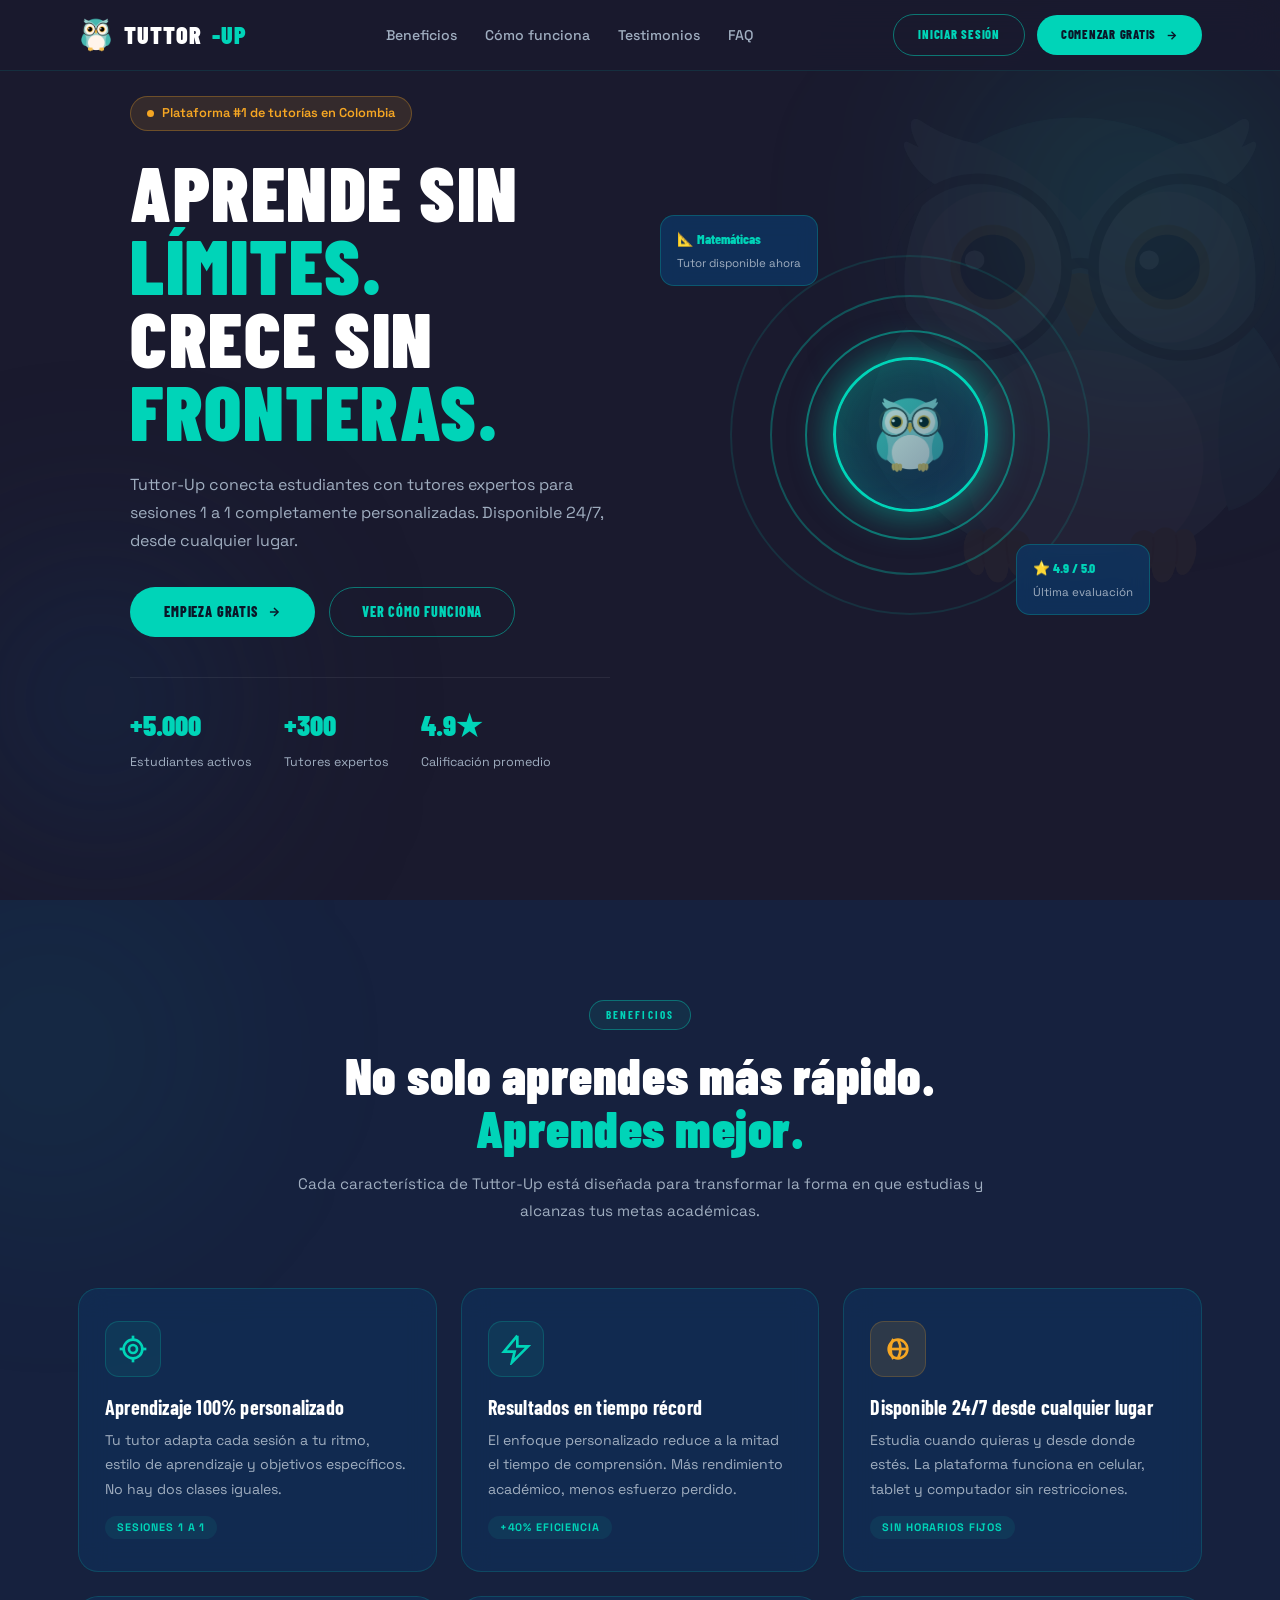
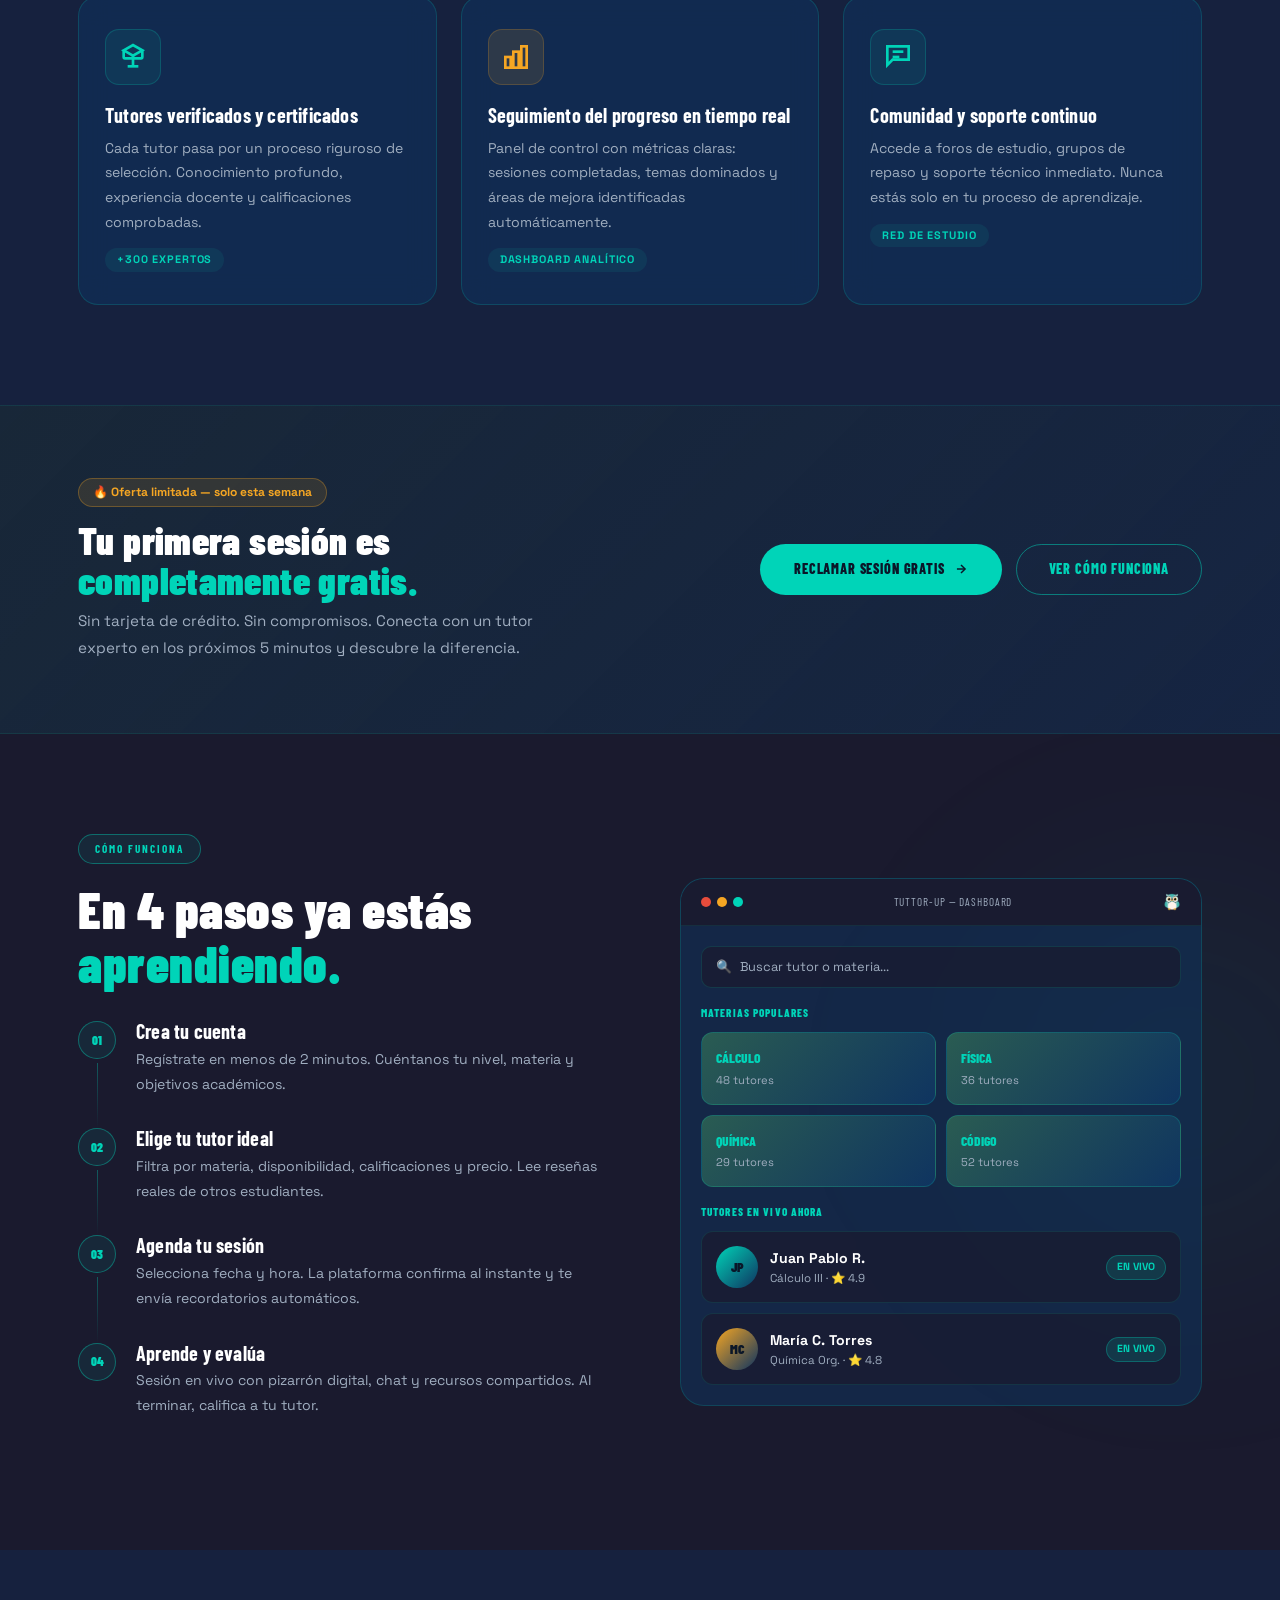
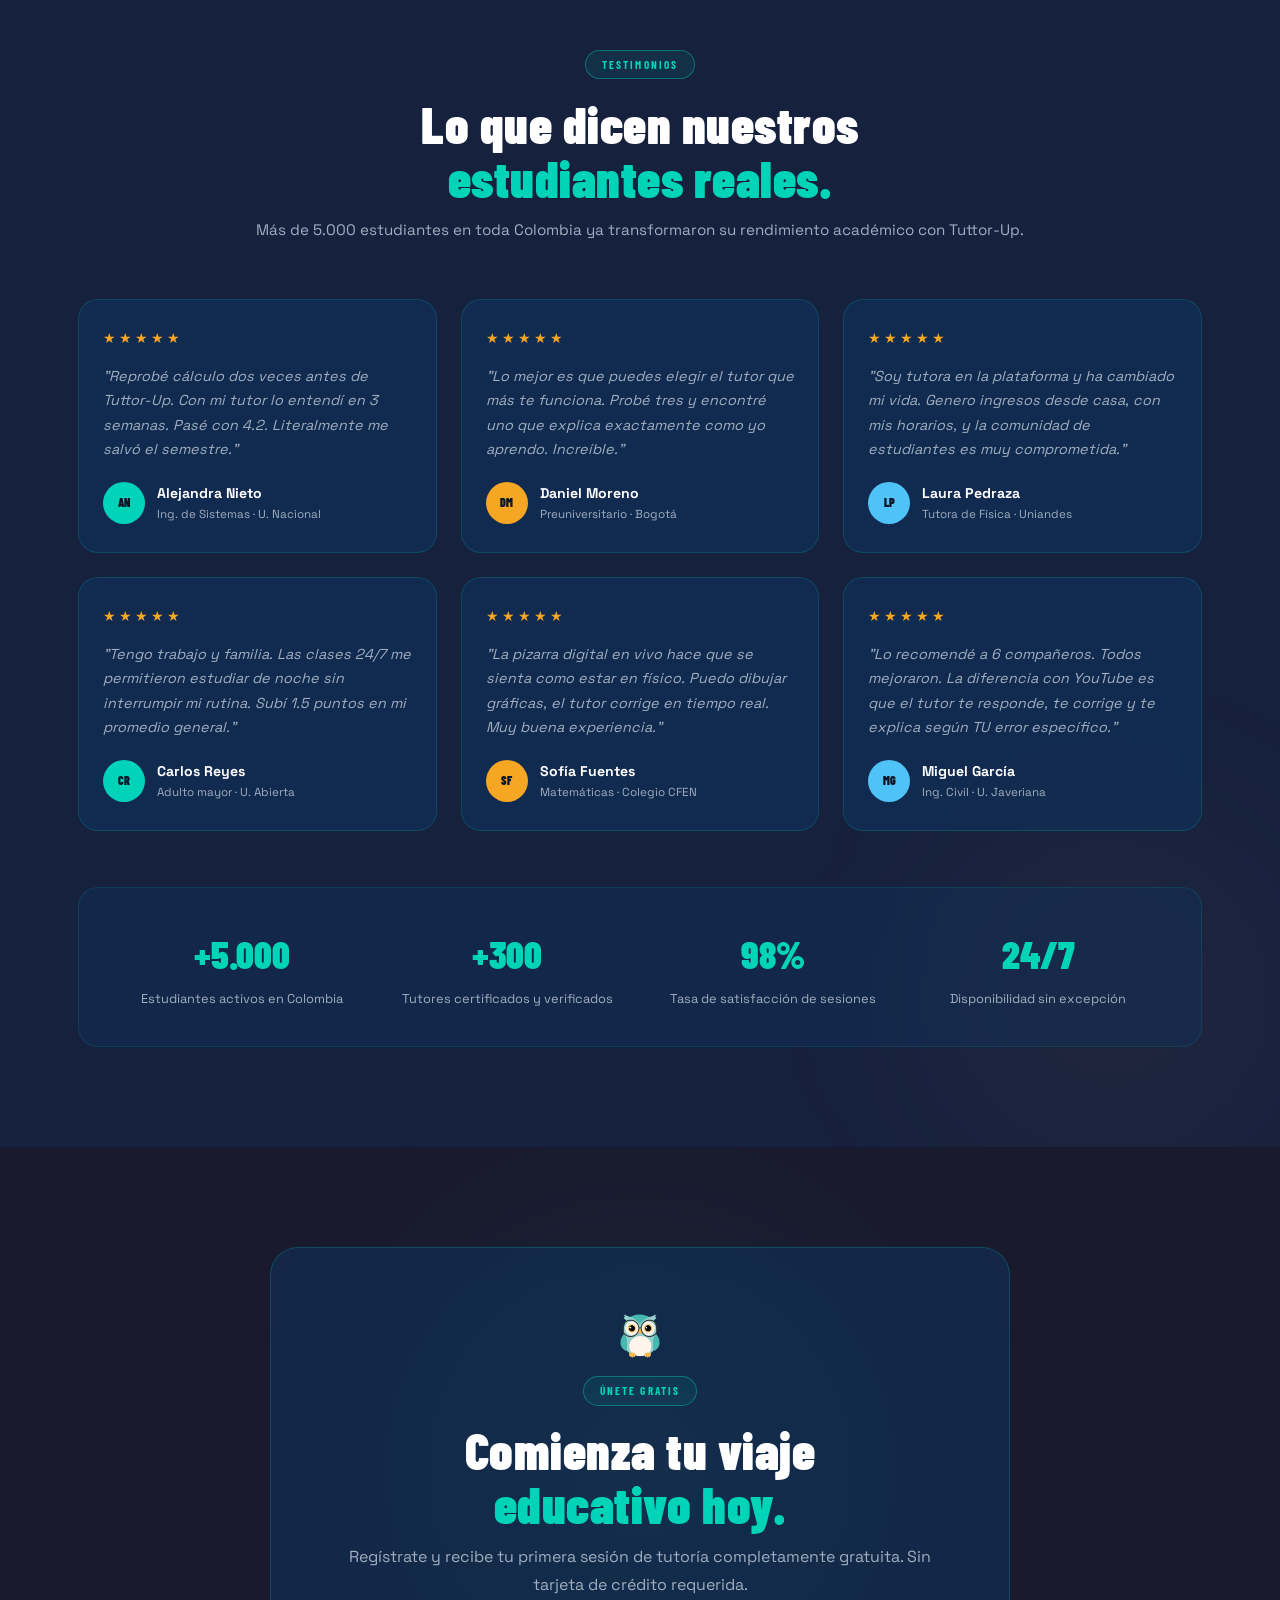
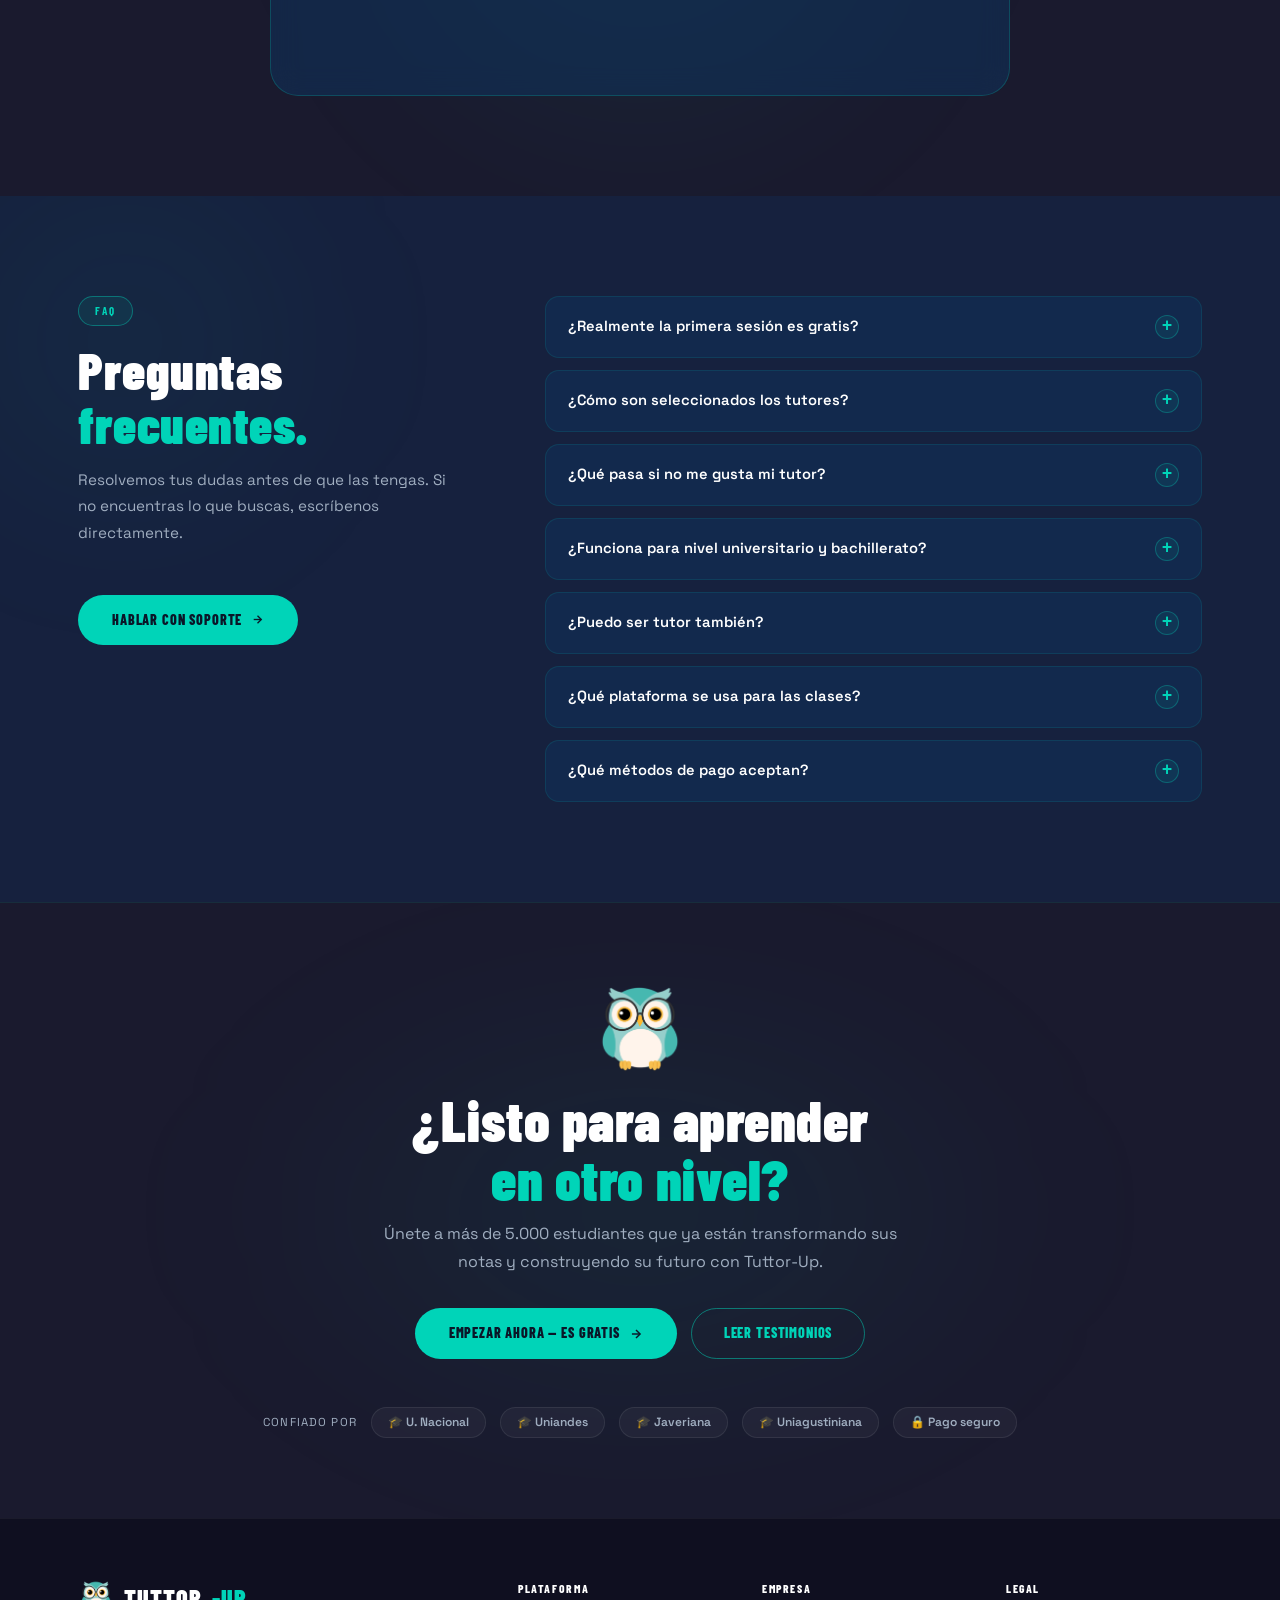
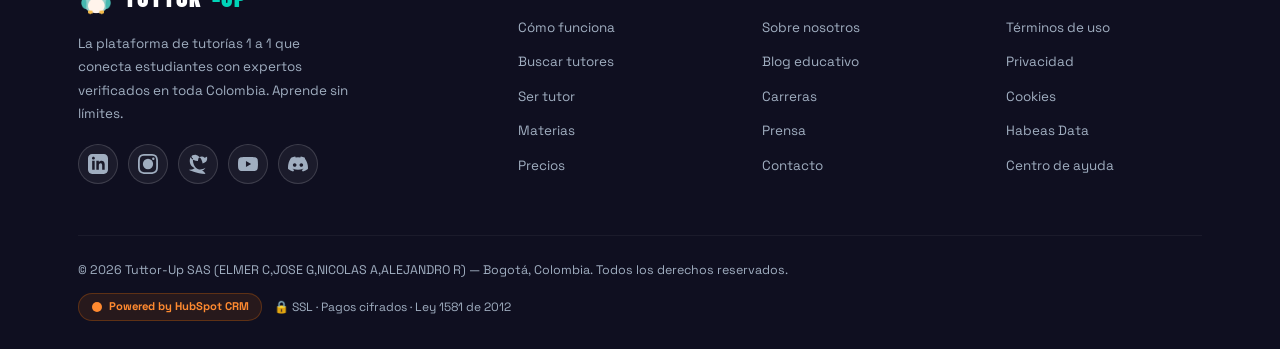
==== index.html @ 8e33f81b "Hubspot" ====
<!DOCTYPE html>
<html lang="es">
<head>
<meta charset="UTF-8">
<meta name="viewport" content="width=device-width, initial-scale=1.0">
<title>Tuttor-Up | La plataforma educativa que te eleva</title>
<link href="https://fonts.googleapis.com/css2?family=Barlow+Condensed:wght@400;600;700;800;900&family=Space+Grotesk:wght@300;400;500;600;700&display=swap" rel="stylesheet">

<!-- Se elimina el cargador global de HubSpot en <head> porque usamos el embed directo dentro del formulario -->
<link rel="stylesheet" href="styles/styles.css">

</head>
<body>

<!-- ════════════════════════════════════════
     1. HEADER
════════════════════════════════════════ -->
<header>
  <nav>
    <a href="#" class="nav-logo">
      <img src="assets/images/Buho.png" alt="Tuttor-Up" class="nav-logo-img">
      TUTTOR<span>-UP</span>
    </a>
    <ul class="nav-links">
      <li><a href="#beneficios">Beneficios</a></li>
      <li><a href="#producto">Cómo funciona</a></li>
      <li><a href="#testimonios">Testimonios</a></li>
      <li><a href="#faq">FAQ</a></li>
    </ul>
    <div class="nav-actions">
      <a href="#cta2" class="btn-outline">Iniciar sesión</a>
      <a href="#cta2" class="btn-teal">
        Comenzar gratis
        <svg width="13" height="13" viewBox="0 0 24 24" fill="none" stroke="currentColor" stroke-width="2.5"><line x1="5" y1="12" x2="19" y2="12"/><polyline points="12 5 19 12 12 19"/></svg>
      </a>
    </div>
  </nav>
</header>


<!-- ════════════════════════════════════════
     2. HERO SECTION
════════════════════════════════════════ -->
<section id="hero">
  <div class="glow-blob"></div>
  <div class="glow-blob" style="width:400px;height:400px;background:radial-gradient(circle,rgba(15,52,96,0.5) 0%,transparent 70%);bottom:0;left:-100px;"></div>
  <div class="hero-bg-logo"></div>

  <div class="wrapper hero-grid">
    <!-- Left -->
    <div>
      <div class="hero-eyebrow">
        <span class="dot"></span>
        Plataforma #1 de tutorías en Colombia
      </div>
      <h1 class="hero-title">
        APRENDE SIN
        <span class="teal-line">LÍMITES.</span>
        CRECE SIN
        <span class="teal-line">FRONTERAS.</span>
      </h1>
      <p class="hero-desc">
        Tuttor-Up conecta estudiantes con tutores expertos para sesiones 1 a 1 completamente personalizadas. Disponible 24/7, desde cualquier lugar.
      </p>
      <div class="hero-btns">
        <a href="#cta2" class="btn-teal">
          Empieza gratis
          <svg width="14" height="14" viewBox="0 0 24 24" fill="none" stroke="currentColor" stroke-width="2.5"><line x1="5" y1="12" x2="19" y2="12"/><polyline points="12 5 19 12 12 19"/></svg>
        </a>
        <a href="#producto" class="btn-outline">Ver cómo funciona</a>
      </div>
      <div class="hero-stats">
        <div class="stat"><span class="num">+5.000</span><span class="lbl">Estudiantes activos</span></div>
        <div class="stat"><span class="num">+300</span><span class="lbl">Tutores expertos</span></div>
        <div class="stat"><span class="num">4.9★</span><span class="lbl">Calificación promedio</span></div>
      </div>
    </div>

    <!-- Right — owl + floating cards -->
    <div class="hero-visual">
      <div class="owl-glow-ring"></div>
      <div class="owl-glow-ring"></div>
      <div class="owl-glow-ring"></div>
      <div class="owl-center">
        <div class="owl-body"></div>
      </div>
      <div class="fc">
        <h4>📐 Matemáticas</h4>
        <p>Tutor disponible ahora</p>
      </div>
      <div class="fc">
        <h4>🧪 Química</h4>
        <p>Sesión en 5 min</p>
      </div>
      <div class="fc">
        <h4>💻 Programación</h4>
        <p>12 tutores activos</p>
      </div>
      <div class="fc">
        <h4>⭐ 4.9 / 5.0</h4>
        <p>Última evaluación</p>
      </div>
    </div>
  </div>
</section>


<!-- ════════════════════════════════════════
     3. BENEFICIOS — Features vs. Benefits
════════════════════════════════════════ -->
<section id="beneficios">
  <div class="glow-blob"></div>
  <div class="wrapper">
    <div class="ben-header">
      <span class="section-chip">Beneficios</span>
      <h2>No solo aprendes más rápido.<br><span class="teal">Aprendes mejor.</span></h2>
      <p>Cada característica de Tuttor-Up está diseñada para transformar la forma en que estudias y alcanzas tus metas académicas.</p>
    </div>

    <div class="ben-grid">

      <div class="ben-card glass-card">
        <div class="ben-icon teal">
          <svg viewBox="0 0 24 24" aria-hidden="true"><circle cx="12" cy="12" r="7"/><circle cx="12" cy="12" r="3"/><line x1="12" y1="2" x2="12" y2="6"/><line x1="12" y1="18" x2="12" y2="22"/><line x1="2" y1="12" x2="6" y2="12"/><line x1="18" y1="12" x2="22" y2="12"/></svg>
        </div>
        <h3>Aprendizaje 100% personalizado</h3>
        <p>Tu tutor adapta cada sesión a tu ritmo, estilo de aprendizaje y objetivos específicos. No hay dos clases iguales.</p>
        <span class="feature-pill">Sesiones 1 a 1</span>
      </div>

      <div class="ben-card glass-card">
        <div class="ben-icon teal">
          <svg viewBox="0 0 24 24" aria-hidden="true"><polyline points="13 2 3 14 11 14 9 22 21 10 13 10 13 2"/></svg>
        </div>
        <h3>Resultados en tiempo récord</h3>
        <p>El enfoque personalizado reduce a la mitad el tiempo de comprensión. Más rendimiento académico, menos esfuerzo perdido.</p>
        <span class="feature-pill">+40% eficiencia</span>
      </div>

      <div class="ben-card glass-card">
        <div class="ben-icon orange">
          <svg viewBox="0 0 24 24" aria-hidden="true"><circle cx="12" cy="12" r="7"/><path d="M5 12h14"/><path d="M12 5a15 15 0 0 1 0 14"/><path d="M8.5 4.5a15 15 0 0 0 0 15"/></svg>
        </div>
        <h3>Disponible 24/7 desde cualquier lugar</h3>
        <p>Estudia cuando quieras y desde donde estés. La plataforma funciona en celular, tablet y computador sin restricciones.</p>
        <span class="feature-pill">Sin horarios fijos</span>
      </div>

      <div class="ben-card glass-card">
        <div class="ben-icon teal">
          <svg viewBox="0 0 24 24" aria-hidden="true"><polygon points="5 7 12 3 19 7 12 11 5 7"/><path d="M5 7v5c0 .55.45 1 1 1h12c.55 0 1-.45 1-1V7"/><path d="M12 11v8"/><path d="M8 19h8"/></svg>
        </div>
        <h3>Tutores verificados y certificados</h3>
        <p>Cada tutor pasa por un proceso riguroso de selección. Conocimiento profundo, experiencia docente y calificaciones comprobadas.</p>
        <span class="feature-pill">+300 expertos</span>
      </div>

      <div class="ben-card glass-card">
        <div class="ben-icon orange">
          <svg viewBox="0 0 24 24" aria-hidden="true"><rect x="4" y="12" width="4" height="8"/><rect x="10" y="8" width="4" height="12"/><rect x="16" y="4" width="4" height="16"/></svg>
        </div>
        <h3>Seguimiento del progreso en tiempo real</h3>
        <p>Panel de control con métricas claras: sesiones completadas, temas dominados y áreas de mejora identificadas automáticamente.</p>
        <span class="feature-pill">Dashboard analítico</span>
      </div>

      <div class="ben-card glass-card">
        <div class="ben-icon teal">
          <svg viewBox="0 0 24 24" aria-hidden="true"><path d="M4 4h16v10H8l-4 4V4z"/><path d="M8 8h8"/><path d="M8 12h5"/></svg>
        </div>
        <h3>Comunidad y soporte continuo</h3>
        <p>Accede a foros de estudio, grupos de repaso y soporte técnico inmediato. Nunca estás solo en tu proceso de aprendizaje.</p>
        <span class="feature-pill">Red de estudio</span>
      </div>

    </div>
  </div>
</section>


<!-- ════════════════════════════════════════
     4. CTA INTERMEDIO 1 — TRIGGER
════════════════════════════════════════ -->
<section id="cta1">
  <div class="wrapper">
    <div class="cta1-inner">
      <div class="cta1-text">
        <div class="urgency-chip">
          🔥 Oferta limitada — solo esta semana
        </div>
        <h2>Tu primera sesión es<br><span class="teal">completamente gratis.</span></h2>
        <p>Sin tarjeta de crédito. Sin compromisos. Conecta con un tutor experto en los próximos 5 minutos y descubre la diferencia.</p>
      </div>
      <div class="cta1-actions">
        <a href="#cta2" class="btn-teal">
          Reclamar sesión gratis
          <svg width="14" height="14" viewBox="0 0 24 24" fill="none" stroke="currentColor" stroke-width="2.5"><line x1="5" y1="12" x2="19" y2="12"/><polyline points="12 5 19 12 12 19"/></svg>
        </a>
        <a href="#producto" class="btn-outline">Ver cómo funciona</a>
      </div>
    </div>
  </div>
</section>


<!-- ════════════════════════════════════════
     5. EXPLICACIÓN DEL PRODUCTO
════════════════════════════════════════ -->
<section id="producto">
  <div class="glow-blob"></div>
  <div class="wrapper prod-grid">

    <!-- Steps -->
    <div>
      <span class="section-chip">Cómo funciona</span>
      <h2>En 4 pasos ya estás<br><span class="teal">aprendiendo.</span></h2>
      <div class="prod-steps">
        <div class="step">
          <div class="step-num">01</div>
          <div>
            <h3>Crea tu cuenta</h3>
            <p>Regístrate en menos de 2 minutos. Cuéntanos tu nivel, materia y objetivos académicos.</p>
          </div>
        </div>
        <div class="step">
          <div class="step-num">02</div>
          <div>
            <h3>Elige tu tutor ideal</h3>
            <p>Filtra por materia, disponibilidad, calificaciones y precio. Lee reseñas reales de otros estudiantes.</p>
          </div>
        </div>
        <div class="step">
          <div class="step-num">03</div>
          <div>
            <h3>Agenda tu sesión</h3>
            <p>Selecciona fecha y hora. La plataforma confirma al instante y te envía recordatorios automáticos.</p>
          </div>
        </div>
        <div class="step">
          <div class="step-num">04</div>
          <div>
            <h3>Aprende y evalúa</h3>
            <p>Sesión en vivo con pizarrón digital, chat y recursos compartidos. Al terminar, califica a tu tutor.</p>
          </div>
        </div>
      </div>
    </div>

    <!-- App mockup -->
    <div class="app-mockup">
      <div class="mock-topbar">
        <div class="mock-dots">
          <span style="background:#e74c3c;"></span>
          <span style="background:#f5a623;"></span>
          <span style="background:#00d4b8;"></span>
        </div>
        <span style="font-family:var(--font-disp);font-size:0.7rem;color:var(--gray);letter-spacing:0.08em;">TUTTOR-UP — DASHBOARD</span>
        <img src="assets/images/Buho.png" alt="Tuttor-Up" style="width:18px;height:18px;object-fit:contain;vertical-align:middle;">
      </div>
      <div class="mock-body">
        <div class="mock-search">
          <span>🔍</span> Buscar tutor o materia...
        </div>
        <div style="font-family:var(--font-disp);font-size:0.7rem;font-weight:800;color:var(--teal);letter-spacing:0.1em;text-transform:uppercase;margin-bottom:10px;">Materias populares</div>
        <div class="mock-subjects">
          <div class="mock-subject">
            <div class="subj-name">CÁLCULO</div>
            <div class="subj-count">48 tutores</div>
          </div>
          <div class="mock-subject">
            <div class="subj-name">FÍSICA</div>
            <div class="subj-count">36 tutores</div>
          </div>
          <div class="mock-subject">
            <div class="subj-name">QUÍMICA</div>
            <div class="subj-count">29 tutores</div>
          </div>
          <div class="mock-subject">
            <div class="subj-name">CÓDIGO</div>
            <div class="subj-count">52 tutores</div>
          </div>
        </div>
        <div style="font-family:var(--font-disp);font-size:0.7rem;font-weight:800;color:var(--teal);letter-spacing:0.1em;text-transform:uppercase;margin:14px 0 10px;">Tutores en vivo ahora</div>
        <div class="mock-tutor" style="margin-bottom:10px;">
          <div class="mock-avatar">JP</div>
          <div class="mock-tutor-info">
            <div class="t-name">Juan Pablo R.</div>
            <div class="t-sub">Cálculo III · ⭐ 4.9</div>
          </div>
          <span class="live-badge">EN VIVO</span>
        </div>
        <div class="mock-tutor">
          <div class="mock-avatar" style="background:linear-gradient(135deg,var(--orange),#0f3460);">MC</div>
          <div class="mock-tutor-info">
            <div class="t-name">María C. Torres</div>
            <div class="t-sub">Química Org. · ⭐ 4.8</div>
          </div>
          <span class="live-badge">EN VIVO</span>
        </div>
      </div>
    </div>

  </div>
</section>


<!-- ════════════════════════════════════════
     6. SOCIAL PROOF / TESTIMONIOS
════════════════════════════════════════ -->
<section id="testimonios">
  <div class="glow-blob"></div>
  <div class="wrapper">
    <div class="test-header">
      <span class="section-chip">Testimonios</span>
      <h2>Lo que dicen nuestros<br><span class="teal">estudiantes reales.</span></h2>
      <p>Más de 5.000 estudiantes en toda Colombia ya transformaron su rendimiento académico con Tuttor-Up.</p>
    </div>

    <div class="test-grid">

      <div class="test-card glass-card">
        <div class="stars">★★★★★</div>
        <p class="test-quote">"Reprobé cálculo dos veces antes de Tuttor-Up. Con mi tutor lo entendí en 3 semanas. Pasé con 4.2. Literalmente me salvó el semestre."</p>
        <div class="test-author">
          <div class="ava teal">AN</div>
          <div>
            <div class="a-name">Alejandra Nieto</div>
            <div class="a-role">Ing. de Sistemas · U. Nacional</div>
          </div>
        </div>
      </div>

      <div class="test-card glass-card">
        <div class="stars">★★★★★</div>
        <p class="test-quote">"Lo mejor es que puedes elegir el tutor que más te funciona. Probé tres y encontré uno que explica exactamente como yo aprendo. Increíble."</p>
        <div class="test-author">
          <div class="ava orange">DM</div>
          <div>
            <div class="a-name">Daniel Moreno</div>
            <div class="a-role">Preuniversitario · Bogotá</div>
          </div>
        </div>
      </div>

      <div class="test-card glass-card">
        <div class="stars">★★★★★</div>
        <p class="test-quote">"Soy tutora en la plataforma y ha cambiado mi vida. Genero ingresos desde casa, con mis horarios, y la comunidad de estudiantes es muy comprometida."</p>
        <div class="test-author">
          <div class="ava blue">LP</div>
          <div>
            <div class="a-name">Laura Pedraza</div>
            <div class="a-role">Tutora de Física · Uniandes</div>
          </div>
        </div>
      </div>

      <div class="test-card glass-card">
        <div class="stars">★★★★★</div>
        <p class="test-quote">"Tengo trabajo y familia. Las clases 24/7 me permitieron estudiar de noche sin interrumpir mi rutina. Subí 1.5 puntos en mi promedio general."</p>
        <div class="test-author">
          <div class="ava teal">CR</div>
          <div>
            <div class="a-name">Carlos Reyes</div>
            <div class="a-role">Adulto mayor · U. Abierta</div>
          </div>
        </div>
      </div>

      <div class="test-card glass-card">
        <div class="stars">★★★★★</div>
        <p class="test-quote">"La pizarra digital en vivo hace que se sienta como estar en físico. Puedo dibujar gráficas, el tutor corrige en tiempo real. Muy buena experiencia."</p>
        <div class="test-author">
          <div class="ava orange">SF</div>
          <div>
            <div class="a-name">Sofía Fuentes</div>
            <div class="a-role">Matemáticas · Colegio CFEN</div>
          </div>
        </div>
      </div>

      <div class="test-card glass-card">
        <div class="stars">★★★★★</div>
        <p class="test-quote">"Lo recomendé a 6 compañeros. Todos mejoraron. La diferencia con YouTube es que el tutor te responde, te corrige y te explica según TU error específico."</p>
        <div class="test-author">
          <div class="ava blue">MG</div>
          <div>
            <div class="a-name">Miguel García</div>
            <div class="a-role">Ing. Civil · U. Javeriana</div>
          </div>
        </div>
      </div>

    </div>

    <!-- Metrics -->
    <div class="metrics-bar">
      <div class="met-item">
        <span class="met-num">+5.000</span>
        <div class="met-desc">Estudiantes activos en Colombia</div>
      </div>
      <div class="met-item">
        <span class="met-num">+300</span>
        <div class="met-desc">Tutores certificados y verificados</div>
      </div>
      <div class="met-item">
        <span class="met-num">98%</span>
        <div class="met-desc">Tasa de satisfacción de sesiones</div>
      </div>
      <div class="met-item">
        <span class="met-num">24/7</span>
        <div class="met-desc">Disponibilidad sin excepción</div>
      </div>
    </div>

  </div>
</section>


<!-- ════════════════════════════════════════
     7. CTA INTERMEDIO 2 — FORMULARIO HUBSPOT
════════════════════════════════════════ -->
<section id="cta2">
  <div class="glow-blob"></div>
  <div class="wrapper">
    <div class="cta2-box">
      <span class="cta2-owl"><img src="assets/images/Buho.png" alt="Tuttor-Up" class="cta2-logo"></span>
      <span class="section-chip">Únete gratis</span>
      <h2>Comienza tu viaje<br><span class="teal">educativo hoy.</span></h2>
      <p>Regístrate y recibe tu primera sesión de tutoría completamente gratuita. Sin tarjeta de crédito requerida.</p>

      <!-- HubSpot form embed directo -->
      <!-- Este fragmento reemplaza la integración previa de hbspt.forms.create y elimina el formulario manual de fallback -->
      <script src="https://js.hsforms.net/forms/embed/51296735.js" defer></script>
      <div class="hs-form-frame" data-region="na1" data-form-id="98cd997f-f41b-462b-960c-1bbdf62d3bf1" data-portal-id="51296735"></div>
      <!-- Fin del embed de HubSpot -->

    </div>
  </div>
</section>


<!-- ════════════════════════════════════════
     8. FAQ — MANEJO DE OBJECIONES
════════════════════════════════════════ -->
<section id="faq">
  <div class="glow-blob"></div>
  <div class="wrapper faq-layout">

    <div class="faq-side">
      <span class="section-chip">FAQ</span>
      <h2>Preguntas<br><span class="teal">frecuentes.</span></h2>
      <p>Resolvemos tus dudas antes de que las tengas. Si no encuentras lo que buscas, escríbenos directamente.</p>
      <a href="#cta2" class="btn-teal" style="margin-top:1.5rem;">
        Hablar con soporte
        <svg width="13" height="13" viewBox="0 0 24 24" fill="none" stroke="currentColor" stroke-width="2.5"><line x1="5" y1="12" x2="19" y2="12"/><polyline points="12 5 19 12 12 19"/></svg>
      </a>
    </div>

    <div class="faq-list">

      <div class="faq-item">
        <div class="faq-q" onclick="toggleFaq(this)">
          ¿Realmente la primera sesión es gratis?
          <span class="faq-toggle">+</span>
        </div>
        <div class="faq-a">Sí, completamente gratis. Ningún dato de pago es requerido para comenzar. Una vez registrado puedes agendar tu primera sesión de hasta 60 minutos sin costo. Solo después decides si quieres continuar con un plan de pago.</div>
      </div>

      <div class="faq-item">
        <div class="faq-q" onclick="toggleFaq(this)">
          ¿Cómo son seleccionados los tutores?
          <span class="faq-toggle">+</span>
        </div>
        <div class="faq-a">Todos los tutores pasan por un proceso de 3 etapas: verificación de identidad y certificaciones académicas, prueba de conocimiento en su área y entrevista de evaluación pedagógica. Solo el 30% de los postulantes son aceptados.</div>
      </div>

      <div class="faq-item">
        <div class="faq-q" onclick="toggleFaq(this)">
          ¿Qué pasa si no me gusta mi tutor?
          <span class="faq-toggle">+</span>
        </div>
        <div class="faq-a">Sin problema. Puedes cambiar de tutor en cualquier momento sin costo adicional. Si la sesión fue insatisfactoria dentro de las primeras 24 horas, la reembolsamos completamente o la reemplazamos con otro tutor.</div>
      </div>

      <div class="faq-item">
        <div class="faq-q" onclick="toggleFaq(this)">
          ¿Funciona para nivel universitario y bachillerato?
          <span class="faq-toggle">+</span>
        </div>
        <div class="faq-a">Sí. Tuttor-Up tiene tutores especializados para todos los niveles: desde bachillerato y ICFES hasta pregrado, posgrado y certificaciones profesionales. Filtra por nivel al buscar tu tutor.</div>
      </div>

      <div class="faq-item">
        <div class="faq-q" onclick="toggleFaq(this)">
          ¿Puedo ser tutor también?
          <span class="faq-toggle">+</span>
        </div>
        <div class="faq-a">Claro. Si eres estudiante universitario o profesional con dominio en tu área, puedes aplicar como tutor. Tú defines tus horarios, tu tarifa y las materias que enseñas. Muchos tutores generan ingresos extra de forma flexible.</div>
      </div>

      <div class="faq-item">
        <div class="faq-q" onclick="toggleFaq(this)">
          ¿Qué plataforma se usa para las clases?
          <span class="faq-toggle">+</span>
        </div>
        <div class="faq-a">Las sesiones se realizan dentro de la propia plataforma de Tuttor-Up: videollamada, pizarrón digital colaborativo, chat en tiempo real y repositorio de materiales compartidos. No necesitas instalar nada adicional.</div>
      </div>

      <div class="faq-item">
        <div class="faq-q" onclick="toggleFaq(this)">
          ¿Qué métodos de pago aceptan?
          <span class="faq-toggle">+</span>
        </div>
        <div class="faq-a">Aceptamos tarjetas de crédito y débito (Visa, Mastercard, Amex), PSE, Nequi, Daviplata y transferencia bancaria. Todos los pagos están encriptados y son procesados de forma segura.</div>
      </div>

    </div>
  </div>
</section>


<!-- ════════════════════════════════════════
     9. PRE-FOOTER
════════════════════════════════════════ -->
<section id="prefooter">
  <div class="glow-blob"></div>
  <div class="wrapper pf-inner">
    <span class="big-owl"></span>
    <h2>¿Listo para aprender<br><span class="teal">en otro nivel?</span></h2>
    <p>Únete a más de 5.000 estudiantes que ya están transformando sus notas y construyendo su futuro con Tuttor-Up.</p>
    <div class="pf-btns">
      <a href="#cta2" class="btn-teal">
        Empezar ahora — Es gratis
        <svg width="14" height="14" viewBox="0 0 24 24" fill="none" stroke="currentColor" stroke-width="2.5"><line x1="5" y1="12" x2="19" y2="12"/><polyline points="12 5 19 12 12 19"/></svg>
      </a>
      <a href="#testimonios" class="btn-outline">Leer testimonios</a>
    </div>
    <div class="trust-row">
      <span class="label">Confiado por</span>
      <span class="trust-badge">🎓 U. Nacional</span>
      <span class="trust-badge">🎓 Uniandes</span>
      <span class="trust-badge">🎓 Javeriana</span>
      <span class="trust-badge">🎓 Uniagustiniana</span>
      <span class="trust-badge">🔒 Pago seguro</span>
    </div>
  </div>
</section>


<!-- ════════════════════════════════════════
     10. FOOTER
════════════════════════════════════════ -->
<footer>
  <div class="wrapper">
    <div class="foot-grid">

      <div class="foot-brand">
        <a href="#" class="nav-logo">
          <img src="assets/images/Buho.png" alt="Tuttor-Up" class="nav-logo-img">
          TUTTOR<span>-UP</span>
        </a>
        <p>La plataforma de tutorías 1 a 1 que conecta estudiantes con expertos verificados en toda Colombia. Aprende sin límites.</p>
        <div class="foot-social">
          <a href="#" class="soc-btn" title="LinkedIn">
            <svg viewBox="0 0 24 24" fill="currentColor"><path d="M19 0h-14c-2.761 0-5 2.239-5 5v14c0 2.761 2.239 5 5 5h14c2.762 0 5-2.239 5-5v-14c0-2.761-2.238-5-5-5zm-11 19h-3v-11h3v11zm-1.5-12.268c-.966 0-1.75-.79-1.75-1.764s.784-1.764 1.75-1.764 1.75.79 1.75 1.764-.783 1.764-1.75 1.764zm13.5 12.268h-3v-5.604c0-3.368-4-3.113-4 0v5.604h-3v-11h3v1.765c1.396-2.586 7-2.777 7 2.476v6.759z"/></svg>
          </a>
          <a href="#" class="soc-btn" title="Instagram">
            <svg viewBox="0 0 24 24" fill="currentColor"><path d="M12 2.163c3.204 0 3.584.012 4.85.07 3.252.148 4.771 1.691 4.919 4.919.058 1.265.069 1.645.069 4.849 0 3.205-.012 3.584-.07 4.849-.149 3.227-1.664 4.771-4.919 4.919-1.266.058-1.644.07-4.85.07-3.204 0-3.584-.012-4.849-.07-3.26-.149-4.771-1.699-4.919-4.92-.058-1.265-.07-1.644-.07-4.849 0-3.204.013-3.583.07-4.849.149-3.227 1.664-4.771 4.919-4.919 1.266-.057 1.645-.069 4.849-.069zm0-2.163c-3.259 0-3.667.014-4.947.072-4.358.2-6.78 2.618-6.98 6.98-.059 1.281-.073 1.689-.073 4.948 0 3.259.014 3.668.072 4.948.2 4.358 2.618 6.78 6.98 6.98 1.281.058 1.689.072 4.948.072 3.259 0 3.668-.014 4.948-.072 4.354-.2 6.782-2.618 6.979-6.98.059-1.28.073-1.689.073-4.948 0-3.259-.014-3.667-.072-4.947-.196-4.354-2.617-6.78-6.979-6.98-1.281-.059-1.69-.073-4.949-.073zM5.838 12a6.162 6.162 0 1 1 12.324 0 6.162 6.162 0 0 1-12.324 0zM12 16a4 4 0 1 1 0-8 4 4 0 0 1 0 8zm4.965-10.322a1.44 1.44 0 1 1 2.881.001 1.44 1.44 0 0 1-2.881-.001z"/></svg>
          </a>
          <a href="#" class="soc-btn" title="Twitter">
            <svg viewBox="0 0 24 24" fill="currentColor"><path d="M23 3a10.9 10.9 0 01-3.14 1.53 4.48 4.48 0 00-7.86 3v1A10.66 10.66 0 013 4s-4 9 5 13a11.64 11.64 0 01-7 2s9 5 20 5a9.5 9.5 0 00-9-5.5c4.75 2.3 7.308.857 9-2-2.275 1.348-4.934 2.276-7.5 2-5.386-1.18-8.248-7.51-7.5-13.5C2.013 3.022 5.612 0.822 9 1c3.314.987 6.695 3.637 7.843 7.646.359 1.274.628 2.282.6 2.645C21.817 10.47 23 7.82 23 5.5c0-.987-.07-1.936-.21-2.834A10.89 10.89 0 0123 3z"/></svg>
          </a>
          <a href="#" class="soc-btn" title="YouTube">
            <svg viewBox="0 0 24 24" fill="currentColor"><path d="M23.498 6.186a3.016 3.016 0 0 0-2.122-2.136C19.505 3.545 12 3.545 12 3.545s-7.505 0-9.377.505A3.017 3.017 0 0 0 .502 6.186C0 8.07 0 12 0 12s0 3.93.502 5.814a3.016 3.016 0 0 0 2.122 2.136c1.871.505 9.376.505 9.376.505s7.505 0 9.377-.505a3.015 3.015 0 0 0 2.122-2.136C24 15.93 24 12 24 12s0-3.93-.502-5.814zM9.545 15.568V8.432L15.818 12l-6.273 3.568z"/></svg>
          </a>
          <a href="#" class="soc-btn" title="Discord">
            <svg viewBox="0 0 24 24" fill="currentColor"><path d="M20.317 4.37a19.791 19.791 0 0 0-4.885-1.515.074.074 0 0 0-.079.037c-.211.375-.445.864-.608 1.25a18.27 18.27 0 0 0-5.487 0c-.163-.386-.397-.875-.61-1.25a.077.077 0 0 0-.079-.037A19.736 19.736 0 0 0 3.677 4.37a.07.07 0 0 0-.032.027C.533 9.046-.32 13.58.099 18.057a.082.082 0 0 0 .031.057 19.9 19.9 0 0 0 5.993 3.03.078.078 0 0 0 .084-.028c.462-.63.873-1.295 1.226-1.994a.076.076 0 0 0-.042-.106 13.107 13.107 0 0 1-1.872-.892.077.077 0 0 1-.008-.128 10.2 10.2 0 0 0 .372-.294.074.074 0 0 1 .077-.01c3.928 1.793 8.18 1.793 12.062 0a.074.074 0 0 1 .078.01c.12.098.246.198.373.294a.077.077 0 0 1-.006.127 12.299 12.299 0 0 1-1.873.892.077.077 0 0 0-.041.107c.359.698.77 1.364 1.225 1.994a.076.076 0 0 0 .084.028 19.839 19.839 0 0 0 6.002-3.03.077.077 0 0 0 .032-.057c.5-4.718-.838-8.812-3.549-12.454a.061.061 0 0 0-.031-.03zM8.02 15.33c-1.183 0-2.157-.965-2.157-2.156 0-1.193.974-2.157 2.157-2.157 1.182 0 2.157.964 2.157 2.157 0 1.19-.974 2.156-2.157 2.156zm7.975 0c-1.183 0-2.157-.965-2.157-2.156 0-1.193.974-2.157 2.157-2.157 1.182 0 2.157.964 2.157 2.157 0 1.19-.975 2.156-2.157 2.156z"/></svg>
          </a>
        </div>
      </div>

      <div class="foot-col">
        <h4>Plataforma</h4>
        <ul>
          <li><a href="#">Cómo funciona</a></li>
          <li><a href="#">Buscar tutores</a></li>
          <li><a href="#">Ser tutor</a></li>
          <li><a href="#">Materias</a></li>
          <li><a href="#">Precios</a></li>
        </ul>
      </div>

      <div class="foot-col">
        <h4>Empresa</h4>
        <ul>
          <li><a href="#">Sobre nosotros</a></li>
          <li><a href="#">Blog educativo</a></li>
          <li><a href="#">Carreras</a></li>
          <li><a href="#">Prensa</a></li>
          <li><a href="#">Contacto</a></li>
        </ul>
      </div>

      <div class="foot-col">
        <h4>Legal</h4>
        <ul>
          <li><a href="#">Términos de uso</a></li>
          <li><a href="#">Privacidad</a></li>
          <li><a href="#">Cookies</a></li>
          <li><a href="#">Habeas Data</a></li>
          <li><a href="#">Centro de ayuda</a></li>
        </ul>
      </div>

    </div>

    <div class="foot-bottom">
      <p>© 2026 Tuttor-Up SAS (ELMER C,JOSE G,NICOLAS A,ALEJANDRO R) — Bogotá, Colombia. Todos los derechos reservados.</p>
      <div style="display:flex;align-items:center;gap:12px;flex-wrap:wrap;">
        <span class="hs-badge">
          <svg width="12" height="12" viewBox="0 0 24 24" fill="#FF8A30"><circle cx="12" cy="12" r="10"/></svg>
          Powered by HubSpot CRM
        </span>
        <span style="font-size:0.75rem;color:var(--gray);">🔒 SSL · Pagos cifrados · Ley 1581 de 2012</span>
      </div>
    </div>
  </div>
</footer>


<!-- ════════════════════════════════════════
     SCRIPTS
════════════════════════════════════════ -->
<script>
/* ── HubSpot embed directo aplicado: no se usa hbspt.forms.create ni formulario manual de fallback ── */
/* ── FAQ TOGGLE ── */
function toggleFaq(el) {
  const item = el.closest('.faq-item');
  const isOpen = item.classList.contains('open');
  document.querySelectorAll('.faq-item').forEach(i => i.classList.remove('open'));
  if (!isOpen) item.classList.add('open');
}

/* ── HEADER SCROLL EFFECT ── */
window.addEventListener('scroll', function() {
  const h = document.querySelector('header');
  if (window.scrollY > 60) {
    h.style.borderBottomColor = 'rgba(0,212,184,0.25)';
  } else {
    h.style.borderBottomColor = 'rgba(0,212,184,0.12)';
  }
});

/* ── SMOOTH SCROLL for nav links ── */
document.querySelectorAll('a[href^="#"]').forEach(a => {
  a.addEventListener('click', e => {
    e.preventDefault();
    const target = document.querySelector(a.getAttribute('href'));
    if (target) target.scrollIntoView({ behavior: 'smooth', block: 'start' });
  });
});
</script>

</body>
</html>
---- styles/styles.css ----
/* ─────────────────────────────────────────
   VARIABLES — Brand Tuttor-Up
───────────────────────────────────────── */
:root {
  --bg-main:    #1a1a2e;
  --bg-alt:     #16213e;
  --bg-card:    #0f3460;
  --teal:       #00d4b8;
  --teal-hover: #00a89e;
  --teal-glow:  rgba(0,212,184,0.18);
  --teal-dim:   rgba(0,212,184,0.08);
  --orange:     #F5A623;
  --orange-dim: rgba(245,166,35,0.12);
  --white:      #ffffff;
  --gray:       #a0aec0;
  --gray-dim:   rgba(160,174,192,0.12);
  --card-border:rgba(0,212,184,0.18);
  --font-disp:  'Barlow Condensed', sans-serif;
  --font-body:  'Space Grotesk', sans-serif;
}

/* ─────────────────────────────────────────
   RESET & BASE
───────────────────────────────────────── */
*, *::before, *::after { box-sizing: border-box; margin: 0; padding: 0; }
html { scroll-behavior: smooth; }
body {
  font-family: var(--font-body);
  background: var(--bg-main);
  color: var(--white);
  overflow-x: hidden;
  line-height: 1.6;
}
a { text-decoration: none; }
img { max-width: 100%; }
ul { list-style: none; }

/* ─────────────────────────────────────────
   RADIAL GLOW DECORATOR
───────────────────────────────────────── */
.glow-blob {
  position: absolute;
  border-radius: 50%;
  filter: blur(90px);
  pointer-events: none;
  z-index: 0;
}

/* ─────────────────────────────────────────
   TYPOGRAPHY
───────────────────────────────────────── */
h1, h2, h3 { font-family: var(--font-disp); font-weight: 900; line-height: 1.05; letter-spacing: 0.01em; }
h2 { font-size: clamp(2rem, 5vw, 3.2rem); }
h3 { font-size: 1.25rem; font-weight: 700; }
p  { color: var(--gray); font-size: 0.95rem; line-height: 1.75; }

.teal   { color: var(--teal); }
.orange { color: var(--orange); }
.white  { color: var(--white); }

.section-chip {
  display: inline-block;
  font-family: var(--font-disp);
  font-weight: 700;
  font-size: 0.7rem;
  letter-spacing: 0.18em;
  text-transform: uppercase;
  color: var(--teal);
  border: 1px solid rgba(0,212,184,0.4);
  border-radius: 100px;
  padding: 5px 16px;
  margin-bottom: 1.1rem;
  background: var(--teal-dim);
}

/* ─────────────────────────────────────────
   LAYOUT
───────────────────────────────────────── */
.wrapper { max-width: 1180px; margin: 0 auto; padding: 0 28px; position: relative; z-index: 1; }
section { padding: 100px 0; position: relative; overflow: hidden; }

/* ─────────────────────────────────────────
   BUTTONS
───────────────────────────────────────── */
.btn-teal {
  display: inline-flex; align-items: center; gap: 9px;
  background: var(--teal);
  color: #0a1628;
  font-family: var(--font-disp);
  font-size: 0.88rem;
  font-weight: 800;
  letter-spacing: 0.06em;
  text-transform: uppercase;
  padding: 14px 34px;
  border-radius: 100px;
  border: none;
  cursor: pointer;
  transition: all 0.25s;
}
.btn-teal:hover { background: var(--teal-hover); transform: translateY(-2px); box-shadow: 0 0 32px rgba(0,212,184,0.45); }
.btn-outline {
  display: inline-flex; align-items: center; gap: 9px;
  background: transparent;
  color: var(--teal);
  font-family: var(--font-disp);
  font-size: 0.88rem;
  font-weight: 800;
  letter-spacing: 0.06em;
  text-transform: uppercase;
  padding: 13px 32px;
  border-radius: 100px;
  border: 1.5px solid rgba(0,212,184,0.5);
  cursor: pointer;
  transition: all 0.25s;
}
.btn-outline:hover { background: var(--teal-dim); transform: translateY(-2px); border-color: var(--teal); }
.btn-orange {
  display: inline-flex; align-items: center; gap: 9px;
  background: var(--orange);
  color: #0a1628;
  font-family: var(--font-disp);
  font-size: 0.88rem;
  font-weight: 800;
  letter-spacing: 0.06em;
  text-transform: uppercase;
  padding: 14px 34px;
  border-radius: 100px;
  border: none;
  cursor: pointer;
  transition: all 0.25s;
}
.btn-orange:hover { filter: brightness(1.1); transform: translateY(-2px); box-shadow: 0 0 28px rgba(245,166,35,0.4); }

/* ─────────────────────────────────────────
   GLASSMORPHISM CARD
───────────────────────────────────────── */
.glass-card {
  background: rgba(15,52,96,0.55);
  border: 1px solid var(--card-border);
  border-radius: 20px;
  backdrop-filter: blur(14px);
  transition: all 0.3s;
}
.glass-card:hover {
  transform: translateY(-8px);
  border-color: var(--teal);
  box-shadow: 0 0 40px rgba(0,212,184,0.35), inset 0 0 20px rgba(0,212,184,0.1);
  background: rgba(15,52,96,0.7);
}

/* ══════════════════════════════════════════
   1. HEADER
══════════════════════════════════════════ */
header {
  position: fixed; top: 0; left: 0; right: 0; z-index: 100;
  background: rgba(26,26,46,0.92);
  backdrop-filter: blur(18px);
  border-bottom: 1px solid rgba(0,212,184,0.12);
}
nav { max-width: 1180px; margin: 0 auto; padding: 0 28px; height: 70px; display: flex; align-items: center; justify-content: space-between; }

.nav-logo {
  display: flex; align-items: center; gap: 10px;
  font-family: var(--font-disp);
  font-size: 1.5rem;
  font-weight: 900;
  letter-spacing: 0.04em;
  color: var(--white);
}
.nav-logo .owl-icon {
  width: 36px; height: 36px;
  background: linear-gradient(135deg, #00d4b8, #0f3460);
  border-radius: 10px;
  display: flex; align-items: center; justify-content: center;
  font-size: 1.1rem;
}
.nav-logo-img {
  width: 36px;
  height: 36px;
  object-fit: contain;
}
.nav-logo span { color: var(--teal); }

.nav-links { display: flex; align-items: center; gap: 28px; }
.nav-links a {
  color: var(--gray);
  font-size: 0.88rem;
  font-weight: 500;
  transition: color 0.2s;
}
.nav-links a:hover { color: var(--teal); }

.nav-actions { display: flex; gap: 12px; align-items: center; }

.nav-actions .btn-outline,
.nav-actions .btn-teal {
  padding: 10px 24px;
  font-size: 0.78rem;
}

/* ══════════════════════════════════════════
   2. HERO SECTION
══════════════════════════════════════════ */
#hero {
  min-height: 100vh;
  position: relative;
  background: var(--bg-main);
  display: flex; align-items: center;
  padding-top: 70px;
}
.hero-bg-logo {
  position: absolute;
  top: 10%;
  right: -60px;
  width: 520px;
  height: 520px;
  background: url('../assets/images/Buho.png') center/contain no-repeat;
  opacity: 0.04;
  pointer-events: none;
  z-index: 0;
}
#hero .wrapper { position: relative; z-index: 1; }
#hero .glow-blob:nth-child(1) {
  width: 580px; height: 580px;
  background: radial-gradient(circle, rgba(0,212,184,0.15) 0%, transparent 65%);
  top: -80px; right: -150px;
}
#hero .glow-blob:nth-child(2) {
  width: 400px; height: 400px;
  background: radial-gradient(circle, rgba(15,52,96,0.6) 0%, transparent 70%);
  bottom: 0; left: -100px;
}
.hero-grid { display: grid; grid-template-columns: 1fr 1fr; align-items: center; gap: 60px; }

.hero-eyebrow {
  display: inline-flex; align-items: center; gap: 8px;
  background: var(--orange-dim);
  border: 1px solid rgba(245,166,35,0.3);
  border-radius: 100px;
  padding: 6px 16px;
  font-size: 0.8rem;
  font-weight: 600;
  color: var(--orange);
  margin-bottom: 1.5rem;
}
.hero-eyebrow .dot { width: 7px; height: 7px; background: var(--orange); border-radius: 50%; animation: blink 1.6s infinite; }
@keyframes blink { 0%,100%{opacity:1;transform:scale(1)} 50%{opacity:0.3;transform:scale(0.7)} }

.hero-title {
  font-family: var(--font-disp);
  font-size: clamp(2.8rem, 6vw, 5rem);
  font-weight: 900;
  line-height: 0.95;
  color: var(--white);
  text-transform: uppercase;
  letter-spacing: 0.02em;
  margin-bottom: 1.5rem;
}
.hero-title .teal-line { color: var(--teal); display: block; }

.hero-desc { font-size: 1rem; max-width: 480px; margin-bottom: 2rem; }
.hero-btns { display: flex; gap: 14px; flex-wrap: wrap; margin-bottom: 2.5rem; }

.hero-stats {
  display: flex; gap: 32px;
  padding-top: 24px;
  border-top: 1px solid rgba(255,255,255,0.07);
}
.stat .num {
  font-family: var(--font-disp);
  font-size: 1.8rem; font-weight: 900;
  color: var(--teal);
  display: block;
}
.stat .lbl { font-size: 0.78rem; color: var(--gray); margin-top: 2px; }

/* Hero visual — Owl mascot + floating elements */
.hero-visual { position: relative; display: flex; align-items: center; justify-content: center; height: 500px; }
.owl-center {
  position: relative; z-index: 2;
  display: flex; flex-direction: column; align-items: center;
}
.owl-body {
  width: 155px; height: 155px;
  border: 3px solid var(--teal);
  border-radius: 50%;
  display: flex; align-items: center; justify-content: center;
  font-size: 5rem;
  animation: owl-float 4s ease-in-out infinite;
  box-shadow: 0 0 40px rgba(0,212,184,0.6), inset 0 0 30px rgba(0,212,184,0.15);
  background: linear-gradient(135deg, rgba(0,212,184,0.25) 0%, rgba(15,52,96,0.6) 100%), url('../assets/images/Buho.png') center/55% no-repeat;
}
@keyframes owl-float { 0%,100%{transform:translateY(0)} 50%{transform:translateY(-16px)} }
.owl-glow-ring {
  position: absolute;
  border-radius: 50%;
  border: 2px solid var(--teal);
  animation: ring-expand 3s ease-out infinite;
  opacity: 0.6;
}
.owl-glow-ring:nth-child(1) { width: 210px; height: 210px; animation-delay: 0s; border-color: rgba(0,212,184,0.8); }
.owl-glow-ring:nth-child(2) { width: 280px; height: 280px; animation-delay: 0.8s; border-color: rgba(0,212,184,0.5); }
.owl-glow-ring:nth-child(3) { width: 360px; height: 360px; animation-delay: 1.6s; border-color: rgba(0,212,184,0.2); }
@keyframes ring-expand { 0%{opacity:0.8;transform:scale(0.9)} 100%{opacity:0;transform:scale(1.1)} }

.fc { /* floating card */
  position: absolute;
  background: rgba(15,52,96,0.85);
  border: 1px solid rgba(0,212,184,0.25);
  border-radius: 14px;
  padding: 12px 16px;
  backdrop-filter: blur(10px);
  animation: fc-float ease-in-out infinite;
}
.fc:nth-child(6),
.fc:nth-child(7) { display: none; }
.fc h4 { font-family: var(--font-disp); font-size: 0.85rem; font-weight: 800; color: var(--teal); margin-bottom: 3px; }
.fc p  { font-size: 0.72rem; color: var(--gray); margin: 0; }
.fc:nth-child(5) { top: 30px; left: -10px; animation-duration: 5s; animation-delay: 0s; }
.fc:nth-child(6) { top: 50px; right: -5px; animation-duration: 6s; animation-delay: 1s; }
.fc:nth-child(7) { bottom: 90px; left: 0; animation-duration: 5.5s; animation-delay: 0.5s; }
.fc:nth-child(8) { bottom: 70px; right: 0; animation-duration: 4.5s; animation-delay: 1.5s; }
@keyframes fc-float { 0%,100%{transform:translateY(0)} 50%{transform:translateY(-10px)} }

/* ══════════════════════════════════════════
   3. BENEFICIOS (Features vs Benefits)
══════════════════════════════════════════ */
#beneficios { background: var(--bg-alt); }
#beneficios .glow-blob { width:500px;height:500px; background:radial-gradient(circle,rgba(0,212,184,0.08) 0%,transparent 70%); top:-100px;left:-200px; }
.ben-header { text-align: center; max-width: 700px; margin: 0 auto 64px; }
.ben-header h2 { margin-bottom: 1rem; }
.ben-grid { display: grid; grid-template-columns: repeat(3, 1fr); gap: 24px; }
.ben-card { padding: 32px 26px; border-radius: 20px; }
.ben-card .ben-icon {
  width: 56px; height: 56px; border-radius: 14px;
  display: flex; align-items: center; justify-content: center;
  font-size: 1.5rem; margin-bottom: 1.25rem;
  transition: all 0.3s ease;
}
.ben-card .ben-icon.teal { background: var(--teal-dim); border: 1px solid rgba(0,212,184,0.2); }
.ben-card .ben-icon.orange { background: var(--orange-dim); border: 1px solid rgba(245,166,35,0.2); }
.ben-card .ben-icon svg {
  width: 32px;
  height: 32px;
  display: block;
  stroke: currentColor;
  stroke-width: 2;
  fill: none;
}
.ben-card .ben-icon.teal svg { color: var(--teal); }
.ben-card .ben-icon.orange svg { color: var(--orange); }
.ben-card:hover .ben-icon {
  transform: scale(1.15);
}
.ben-card:hover .ben-icon.teal {
  background: rgba(0, 212, 184, 0.2);
  border-color: var(--teal);
  box-shadow: 0 0 20px rgba(0,212,184,0.4);
}
.ben-card:hover .ben-icon.orange {
  background: rgba(245, 166, 35, 0.2);
  border-color: var(--orange);
  box-shadow: 0 0 20px rgba(245,166,35,0.3);
}
.ben-card h3 { color: var(--white); margin-bottom: 0.6rem; }
.ben-card p  { font-size: 0.88rem; }
.feature-pill {
  display: inline-block; margin-top: 14px;
  background: var(--teal-dim); color: var(--teal);
  font-size: 0.68rem; font-weight: 700;
  letter-spacing: 0.08em; text-transform: uppercase;
  padding: 3px 12px; border-radius: 100px;
}

/* ══════════════════════════════════════════
   4. CTA INTERMEDIO 1
══════════════════════════════════════════ */
#cta1 {
  padding: 72px 0;
  background: linear-gradient(135deg, rgba(0,212,184,0.07) 0%, rgba(15,52,96,0.4) 100%);
  border-top: 1px solid rgba(0,212,184,0.1);
  border-bottom: 1px solid rgba(0,212,184,0.1);
}
.cta1-inner { display: flex; align-items: center; justify-content: space-between; gap: 40px; flex-wrap: wrap; }
.cta1-text .urgency-chip {
  display: inline-flex; align-items: center; gap: 6px;
  background: var(--orange-dim);
  border: 1px solid rgba(245,166,35,0.3);
  color: var(--orange);
  font-size: 0.75rem; font-weight: 700;
  padding: 4px 14px; border-radius: 100px;
  margin-bottom: 0.8rem;
}
.cta1-text h2 { font-size: clamp(1.6rem, 3.5vw, 2.4rem); margin-bottom: 0.5rem; }
.cta1-text p  { font-size: 0.95rem; max-width: 480px; }
.cta1-actions { display: flex; gap: 14px; flex-shrink: 0; flex-wrap: wrap; }

/* ══════════════════════════════════════════
   5. EXPLICACIÓN DEL PRODUCTO
══════════════════════════════════════════ */
#producto { background: var(--bg-main); }
#producto .glow-blob { width:600px;height:600px; background:radial-gradient(circle,rgba(0,212,184,0.08) 0%,transparent 70%); top:50px;right:-200px; }
.prod-grid { display: grid; grid-template-columns: 1fr 1fr; gap: 80px; align-items: center; }
.prod-steps { margin-top: 2rem; }
.step {
  display: flex; gap: 20px; margin-bottom: 32px; position: relative;
}
.step::after {
  content: '';
  position: absolute; left: 19px; top: 42px;
  width: 1px; height: calc(100% - 10px);
  background: linear-gradient(180deg, rgba(0,212,184,0.35), transparent);
}
.step:last-child::after { display: none; }
.step-num {
  width: 38px; height: 38px; border-radius: 50%; flex-shrink: 0;
  background: var(--teal-dim);
  border: 1.5px solid rgba(0,212,184,0.4);
  display: flex; align-items: center; justify-content: center;
  font-family: var(--font-disp); font-size: 0.8rem; font-weight: 900;
  color: var(--teal);
}
.step h3 { color: var(--white); margin-bottom: 0.3rem; }
.step p  { font-size: 0.88rem; }

/* App Mockup */
.app-mockup {
  background: rgba(15,52,96,0.5);
  border: 1px solid rgba(0,212,184,0.18);
  border-radius: 24px;
  overflow: hidden;
}
.mock-topbar {
  background: rgba(26,26,46,0.9);
  padding: 14px 20px;
  display: flex; align-items: center; justify-content: space-between;
  border-bottom: 1px solid rgba(0,212,184,0.1);
}
.mock-dots { display: flex; gap: 6px; }
.mock-dots span { width: 10px; height: 10px; border-radius: 50%; }
.mock-body { padding: 20px; }
.mock-search {
  background: rgba(26,26,46,0.7);
  border: 1px solid rgba(0,212,184,0.15);
  border-radius: 10px;
  padding: 10px 14px;
  color: var(--gray);
  font-size: 0.8rem; margin-bottom: 16px;
  display: flex; align-items: center; gap: 8px;
}
.mock-subjects { display: grid; grid-template-columns: repeat(2,1fr); gap: 10px; margin-bottom: 16px; }
.mock-subject {
  background: linear-gradient(135deg, #2a5c52, #0f3460);
  border: 1px solid rgba(0,212,184,0.2);
  border-radius: 12px;
  padding: 14px;
}
.mock-subject .subj-name { font-family: var(--font-disp); font-size: 0.85rem; font-weight: 800; color: var(--teal); }
.mock-subject .subj-count { font-size: 0.7rem; color: var(--gray); margin-top: 3px; }
.mock-tutor {
  background: rgba(26,26,46,0.7);
  border: 1px solid rgba(0,212,184,0.12);
  border-radius: 12px;
  padding: 14px;
  display: flex; align-items: center; gap: 12px;
}
.mock-avatar {
  width: 42px; height: 42px; border-radius: 50%;
  background: linear-gradient(135deg, var(--teal), #0f3460);
  display: flex; align-items: center; justify-content: center;
  font-family: var(--font-disp); font-size: 0.85rem; font-weight: 900;
  color: #0a1628; flex-shrink: 0;
}
.mock-tutor-info .t-name { font-weight: 700; font-size: 0.88rem; color: var(--white); }
.mock-tutor-info .t-sub  { font-size: 0.72rem; color: var(--gray); }
.live-badge {
  margin-left: auto;
  background: rgba(0,212,184,0.15);
  color: var(--teal);
  font-size: 0.65rem; font-weight: 700;
  padding: 3px 10px; border-radius: 100px;
  border: 1px solid rgba(0,212,184,0.3);
}

/* ══════════════════════════════════════════
   6. SOCIAL PROOF / TESTIMONIOS
══════════════════════════════════════════ */
#testimonios { background: var(--bg-alt); }
#testimonios .glow-blob { width:500px;height:500px; background:radial-gradient(circle,rgba(245,166,35,0.07) 0%,transparent 70%); bottom:-100px;right:-80px; }
.test-header { text-align: center; margin-bottom: 56px; }
.test-header h2 { margin-bottom: 0.75rem; }
.test-grid { display: grid; grid-template-columns: repeat(3, 1fr); gap: 24px; }
.test-card { padding: 28px 24px; }
.stars { color: var(--orange); font-size: 0.85rem; letter-spacing: 3px; margin-bottom: 14px; }
.test-quote { font-size: 0.9rem; color: var(--gray); line-height: 1.7; font-style: italic; margin-bottom: 20px; }
.test-author { display: flex; align-items: center; gap: 12px; }
.ava {
  width: 42px; height: 42px; border-radius: 50%;
  display: flex; align-items: center; justify-content: center;
  font-family: var(--font-disp); font-size: 0.75rem; font-weight: 900;
  color: #0a1628;
}
.ava.teal { background: var(--teal); }
.ava.orange { background: var(--orange); }
.ava.blue { background: #4FC3F7; }
.a-name { font-weight: 700; font-size: 0.88rem; color: var(--white); }
.a-role { font-size: 0.73rem; color: var(--gray); margin-top: 1px; }

/* Metrics bar */
.metrics-bar {
  display: grid; grid-template-columns: repeat(4,1fr); gap: 20px;
  margin-top: 56px;
  background: rgba(15,52,96,0.4);
  border: 1px solid rgba(0,212,184,0.12);
  border-radius: 20px;
  padding: 36px 40px;
}
.met-item { text-align: center; }
.met-num {
  font-family: var(--font-disp);
  font-size: 2.4rem; font-weight: 900;
  color: var(--teal); display: block;
}
.met-desc { font-size: 0.8rem; color: var(--gray); margin-top: 4px; }

/* ══════════════════════════════════════════
   7. CTA INTERMEDIO 2 — FORMULARIO HUBSPOT
══════════════════════════════════════════ */
#cta2 { background: var(--bg-main); }
#cta2 .glow-blob { width:700px;height:700px; background:radial-gradient(circle,rgba(0,212,184,0.1) 0%,transparent 65%); top:50%;left:50%;transform:translate(-50%,-50%); }
.cta2-box {
  max-width: 740px; margin: 0 auto;
  background: rgba(15,52,96,0.5);
  border: 1px solid rgba(0,212,184,0.22);
  border-radius: 28px;
  padding: 64px;
  text-align: center;
  position: relative; z-index: 1;
  backdrop-filter: blur(14px);
}
.cta2-box h2 { margin-bottom: 0.75rem; }
.cta2-box > p { margin-bottom: 2rem; font-size: 1rem; }
.cta2-owl { display: flex; align-items: center; justify-content: center; margin-bottom: 1rem; }
.cta2-logo { width: 48px; height: 48px; object-fit: contain; }

/* FORM STYLES */
.hs-form-wrapper { text-align: left; }
.form-row-2 { display: grid; grid-template-columns: 1fr 1fr; gap: 14px; }
.fld {
  width: 100%;
  background: rgba(26,26,46,0.8);
  border: 1px solid rgba(0,212,184,0.2);
  border-radius: 12px;
  padding: 13px 16px;
  color: var(--white);
  font-family: var(--font-body);
  font-size: 0.9rem;
  outline: none;
  transition: border-color 0.2s;
  margin-bottom: 14px;
}
.fld:focus { border-color: var(--teal); }
.fld::placeholder { color: rgba(160,174,192,0.5); }
.fld-select {
  width: 100%;
  background: rgba(26,26,46,0.8);
  border: 1px solid rgba(0,212,184,0.2);
  border-radius: 12px;
  padding: 13px 16px;
  color: var(--gray);
  font-family: var(--font-body);
  font-size: 0.9rem;
  outline: none;
  cursor: pointer;
  margin-bottom: 14px;
  -webkit-appearance: none;
}
.fld-select option { background: #1a1a2e; }
.privacy-txt { font-size: 0.73rem; color: var(--gray); text-align: center; margin-top: 8px; }

/* HubSpot custom overrides */
#hbspt-cta .hs-form-field label { color: var(--gray) !important; font-family: var(--font-body) !important; font-size: 0.82rem !important; }
#hbspt-cta .hs-input { background: rgba(26,26,46,0.8) !important; border: 1px solid rgba(0,212,184,0.2) !important; border-radius: 12px !important; color: var(--white) !important; font-family: var(--font-body) !important; padding: 13px 16px !important; }
#hbspt-cta .hs-button { background: var(--teal) !important; color: #0a1628 !important; font-family: var(--font-disp) !important; font-weight: 800 !important; font-size: 0.9rem !important; letter-spacing: 0.06em !important; text-transform: uppercase !important; padding: 14px 36px !important; border-radius: 100px !important; border: none !important; cursor: pointer !important; margin-top: 12px !important; }

/* ══════════════════════════════════════════
   8. FAQ
══════════════════════════════════════════ */
#faq { background: var(--bg-alt); }
#faq .glow-blob { width:450px;height:450px; background:radial-gradient(circle,rgba(0,212,184,0.07) 0%,transparent 70%); top:-80px;left:-100px; }
.faq-layout { display: grid; grid-template-columns: 1fr 1.7fr; gap: 80px; align-items: start; }
.faq-side h2 { margin-bottom: 1rem; }
.faq-side p { margin-bottom: 1.5rem; }
.faq-list { display: flex; flex-direction: column; gap: 12px; }
.faq-item {
  background: rgba(15,52,96,0.45);
  border: 1px solid rgba(0,212,184,0.12);
  border-radius: 14px;
  overflow: hidden;
}
.faq-q {
  display: flex; justify-content: space-between; align-items: center;
  padding: 18px 22px;
  cursor: pointer;
  font-weight: 600; font-size: 0.92rem;
  color: var(--white);
  user-select: none;
  transition: color 0.2s;
}
.faq-q:hover { color: var(--teal); }
.faq-toggle {
  width: 24px; height: 24px; border-radius: 50%;
  background: var(--teal-dim);
  border: 1px solid rgba(0,212,184,0.3);
  display: flex; align-items: center; justify-content: center;
  color: var(--teal); font-size: 1.1rem; font-weight: 700;
  flex-shrink: 0; transition: transform 0.3s;
  font-family: monospace; line-height: 1;
}
.faq-item.open .faq-toggle { transform: rotate(45deg); }
.faq-a {
  max-height: 0; overflow: hidden;
  transition: max-height 0.35s ease, padding 0.25s;
  padding: 0 22px;
  font-size: 0.87rem; color: var(--gray); line-height: 1.75;
}
.faq-item.open .faq-a { max-height: 200px; padding: 0 22px 18px; }

/* ══════════════════════════════════════════
   9. PRE-FOOTER
══════════════════════════════════════════ */
#prefooter {
  padding: 80px 0;
  background: var(--bg-main);
  border-top: 1px solid rgba(0,212,184,0.1);
  position: relative; overflow: hidden;
}
#prefooter .glow-blob { width:900px;height:500px; background:radial-gradient(ellipse,rgba(0,212,184,0.08) 0%,transparent 70%); top:50%;left:50%;transform:translate(-50%,-50%); }
.pf-inner { text-align: center; position: relative; z-index: 1; }
.pf-inner .big-owl {
  width: 92px;
  height: 92px;
  margin: 0 auto 1rem;
  display: block;
  background: url('../assets/images/Buho.png') center/contain no-repeat;
  animation: owl-float 4s ease-in-out infinite;
}
.pf-inner h2 { font-size: clamp(2rem, 5vw, 3.5rem); margin-bottom: 0.75rem; }
.pf-inner p  { font-size: 1rem; max-width: 520px; margin: 0 auto 2rem; }
.pf-btns    { display: flex; gap: 14px; justify-content: center; flex-wrap: wrap; }
.trust-row {
  display: flex; align-items: center; justify-content: center; gap: 14px;
  margin-top: 48px; flex-wrap: wrap;
}
.trust-row .label { font-size: 0.72rem; color: var(--gray); letter-spacing: 0.1em; text-transform: uppercase; }
.trust-badge {
  background: rgba(255,255,255,0.04);
  border: 1px solid rgba(255,255,255,0.08);
  border-radius: 100px;
  padding: 5px 16px;
  font-size: 0.75rem; font-weight: 600;
  color: var(--gray);
}

/* ══════════════════════════════════════════
   10. FOOTER
══════════════════════════════════════════ */
footer {
  background: #0f0f20;
  border-top: 1px solid rgba(255,255,255,0.05);
  padding: 60px 0 28px;
}
.foot-grid {
  display: grid;
  grid-template-columns: 2fr 1fr 1fr 1fr;
  gap: 48px;
  margin-bottom: 48px;
}
.foot-brand .nav-logo { margin-bottom: 14px; display: inline-flex; }
.foot-brand p { font-size: 0.84rem; max-width: 270px; }
.foot-social { display: flex; gap: 10px; margin-top: 18px; }
.soc-btn {
  width: 40px; height: 40px; border-radius: 50%;
  background: rgba(255,255,255,0.05);
  border: 1.5px solid rgba(255,255,255,0.15);
  display: flex; align-items: center; justify-content: center;
  color: #a0aec0; text-decoration: none; transition: all 0.3s;
}
.soc-btn svg {
  width: 20px;
  height: 20px;
  display: block;
}
.soc-btn:hover {
  background: var(--teal);
  border-color: var(--teal);
  color: #0a1628;
  transform: translateY(-3px);
  box-shadow: 0 8px 24px rgba(0,212,184,0.3);
}
.foot-col h4 {
  font-family: var(--font-disp); font-size: 0.72rem; font-weight: 800;
  letter-spacing: 0.14em; text-transform: uppercase;
  color: var(--white); margin-bottom: 16px;
}
.foot-col li { margin-bottom: 9px; }
.foot-col li a { color: var(--gray); font-size: 0.84rem; transition: color 0.2s; }
.foot-col li a:hover { color: var(--teal); }

.foot-bottom {
  display: flex; align-items: center; justify-content: space-between;
  padding-top: 24px;
  border-top: 1px solid rgba(255,255,255,0.05);
  flex-wrap: wrap; gap: 12px;
}
.foot-bottom p { font-size: 0.78rem; color: var(--gray); }
.hs-badge {
  display: inline-flex; align-items: center; gap: 6px;
  background: rgba(255,122,0,0.1);
  border: 1px solid rgba(255,122,0,0.25);
  border-radius: 100px; padding: 4px 12px;
  font-size: 0.7rem; font-weight: 700; color: #FF8A30;
}

/* ─────────────────────────────────────────
   RESPONSIVE
───────────────────────────────────────── */
@media(max-width:1024px){
  .ben-grid { grid-template-columns: repeat(2,1fr); }
  .test-grid { grid-template-columns: repeat(2,1fr); }
  .metrics-bar { grid-template-columns: repeat(2,1fr); }
  .foot-grid { grid-template-columns: 1fr 1fr; gap: 32px; }
}
@media(max-width:768px){
  .hero-grid, .prod-grid, .faq-layout { grid-template-columns: 1fr; }
  .hero-visual { display: none; }
  .ben-grid, .test-grid { grid-template-columns: 1fr; }
  .cta1-inner { flex-direction: column; }
  .cta2-box { padding: 36px 24px; }
  .form-row-2 { grid-template-columns: 1fr; }
  .metrics-bar { grid-template-columns: repeat(2,1fr); padding: 28px 24px; }
  .foot-grid { grid-template-columns: 1fr; }
  .nav-links { display: none; }
  header .nav-actions .btn-outline { display: none; }
}
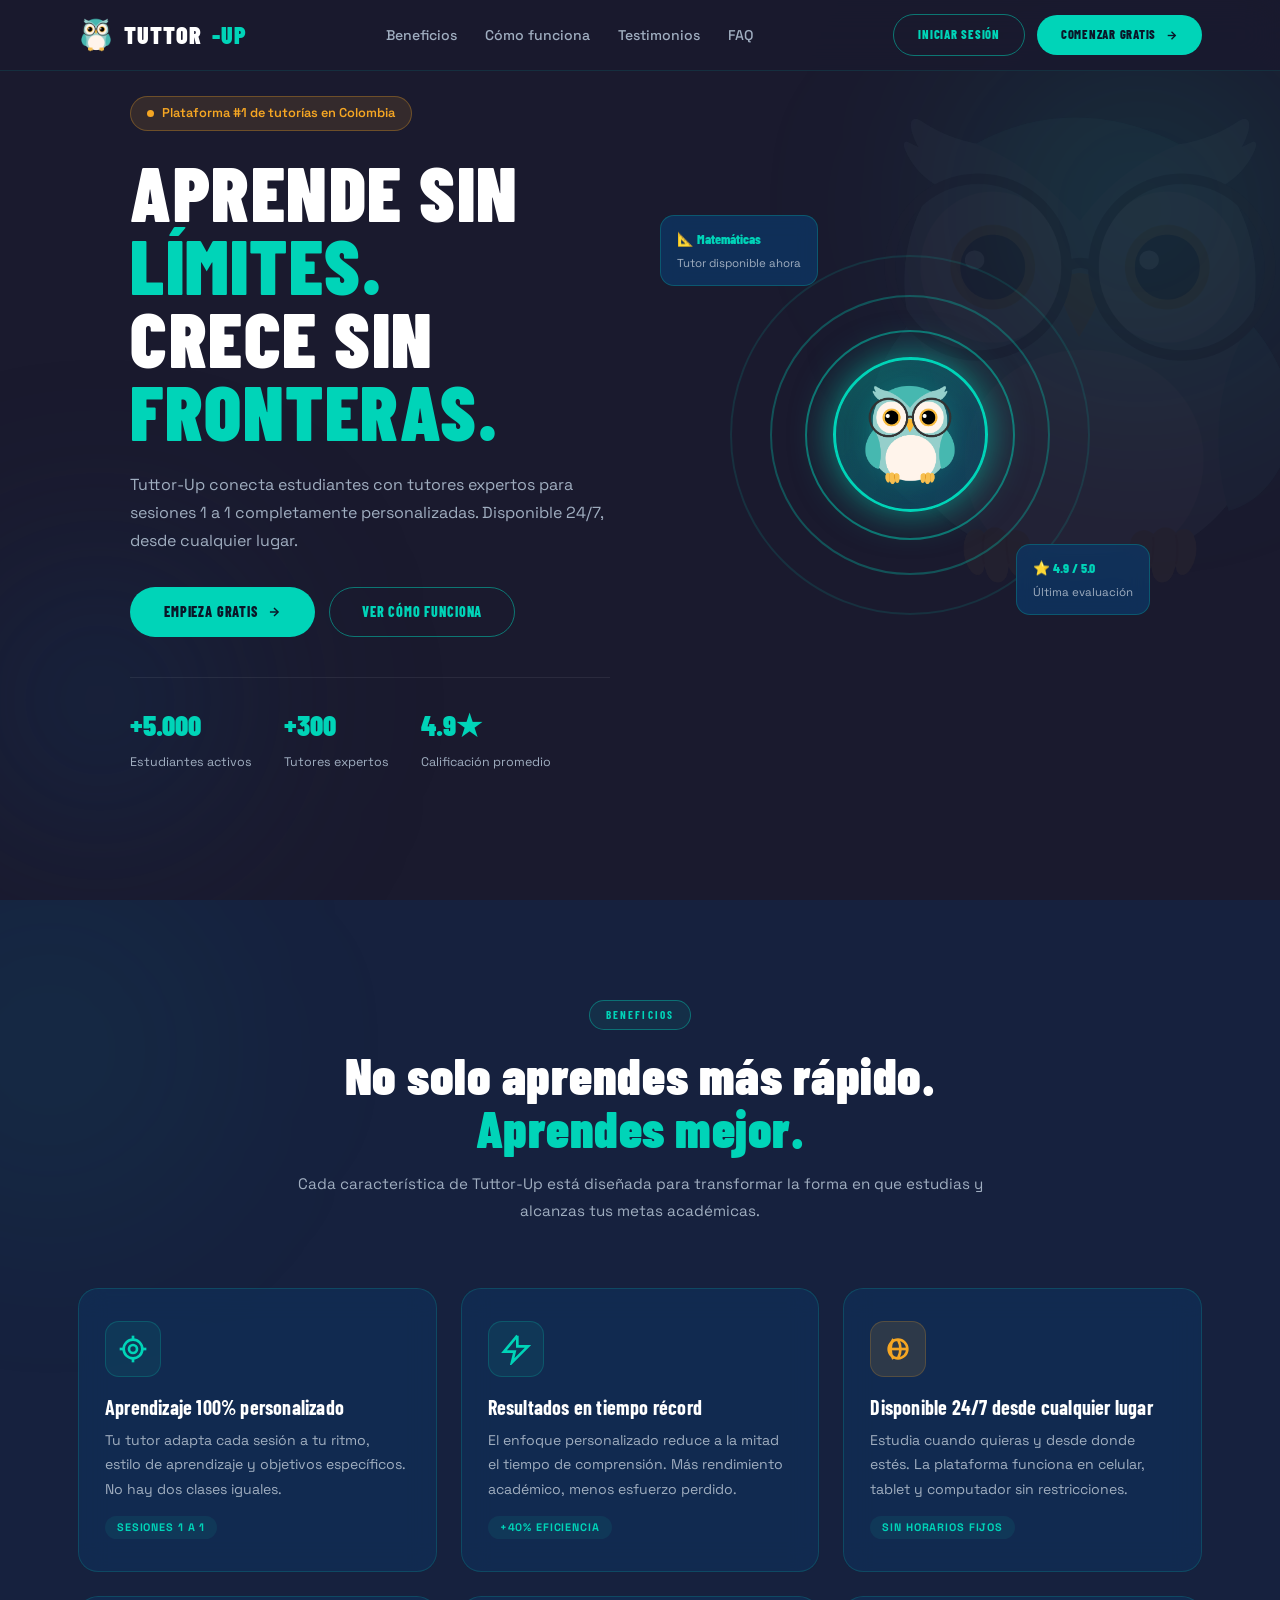
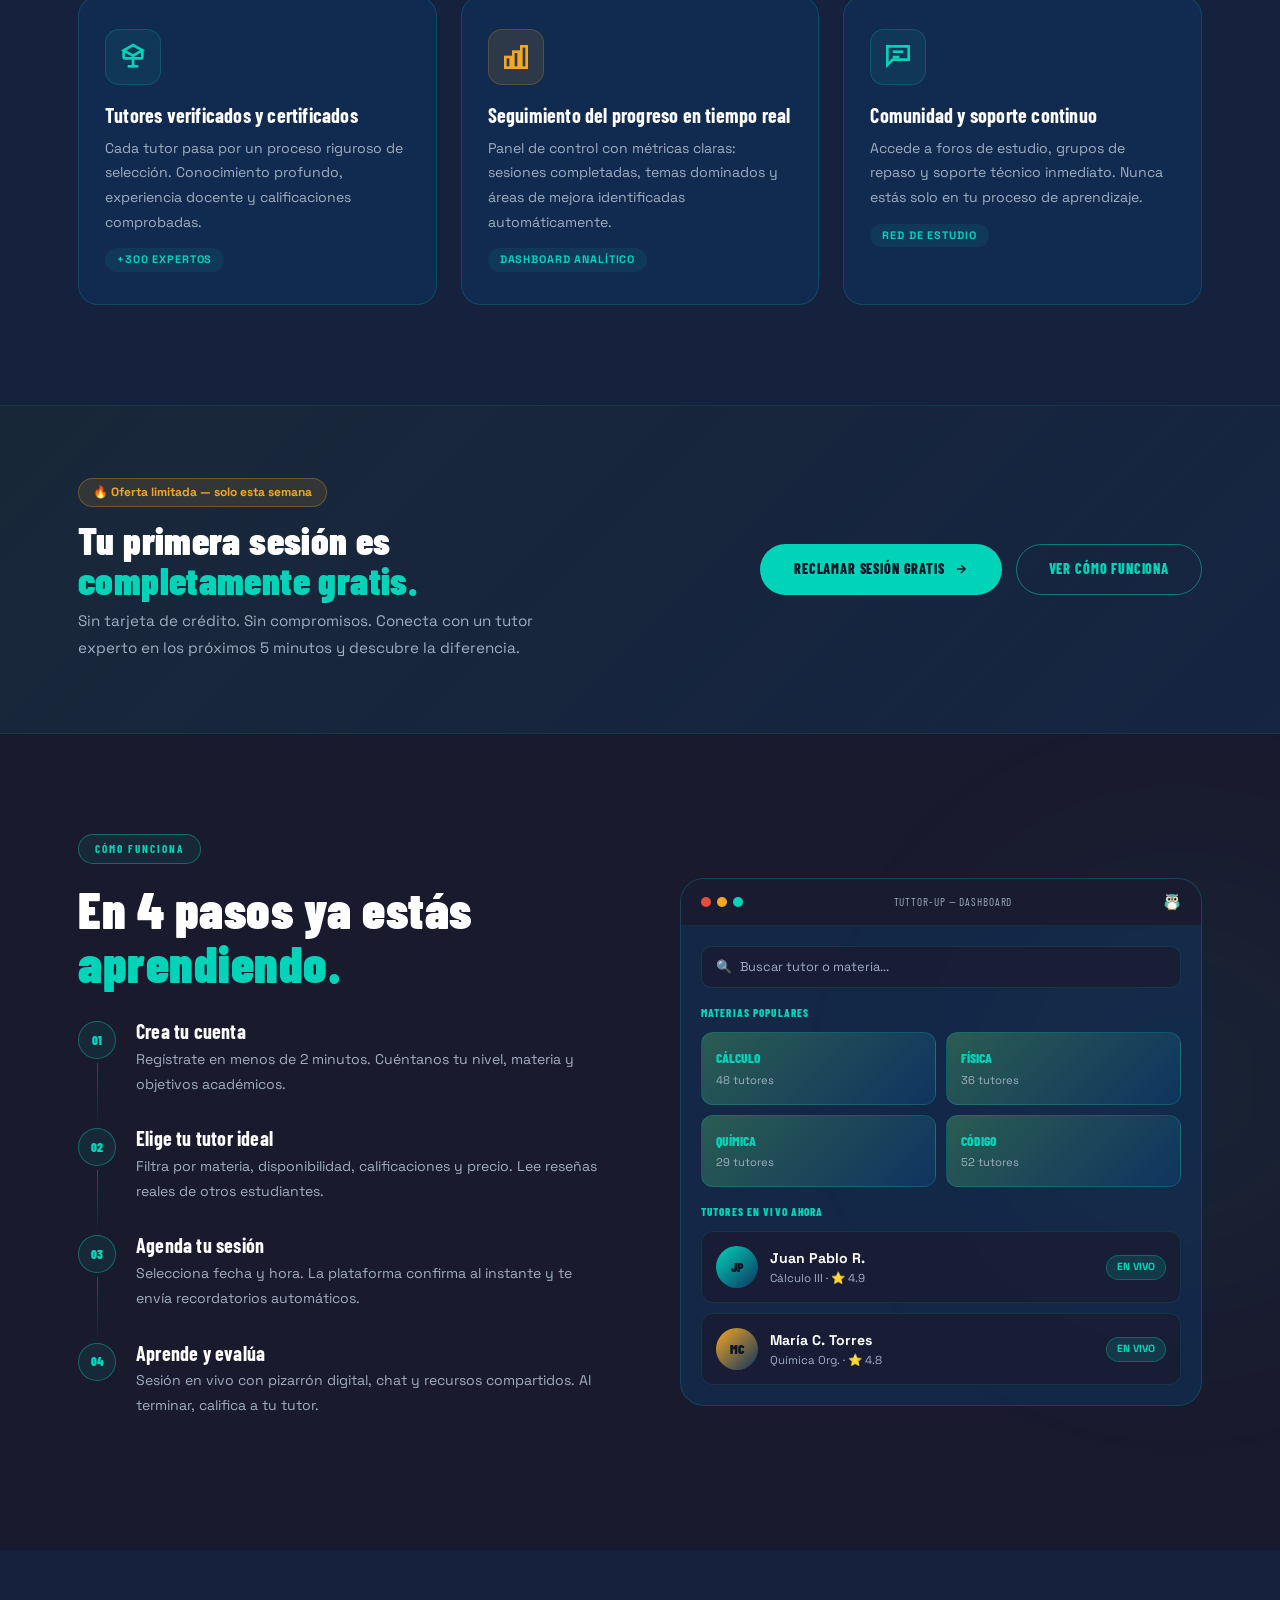
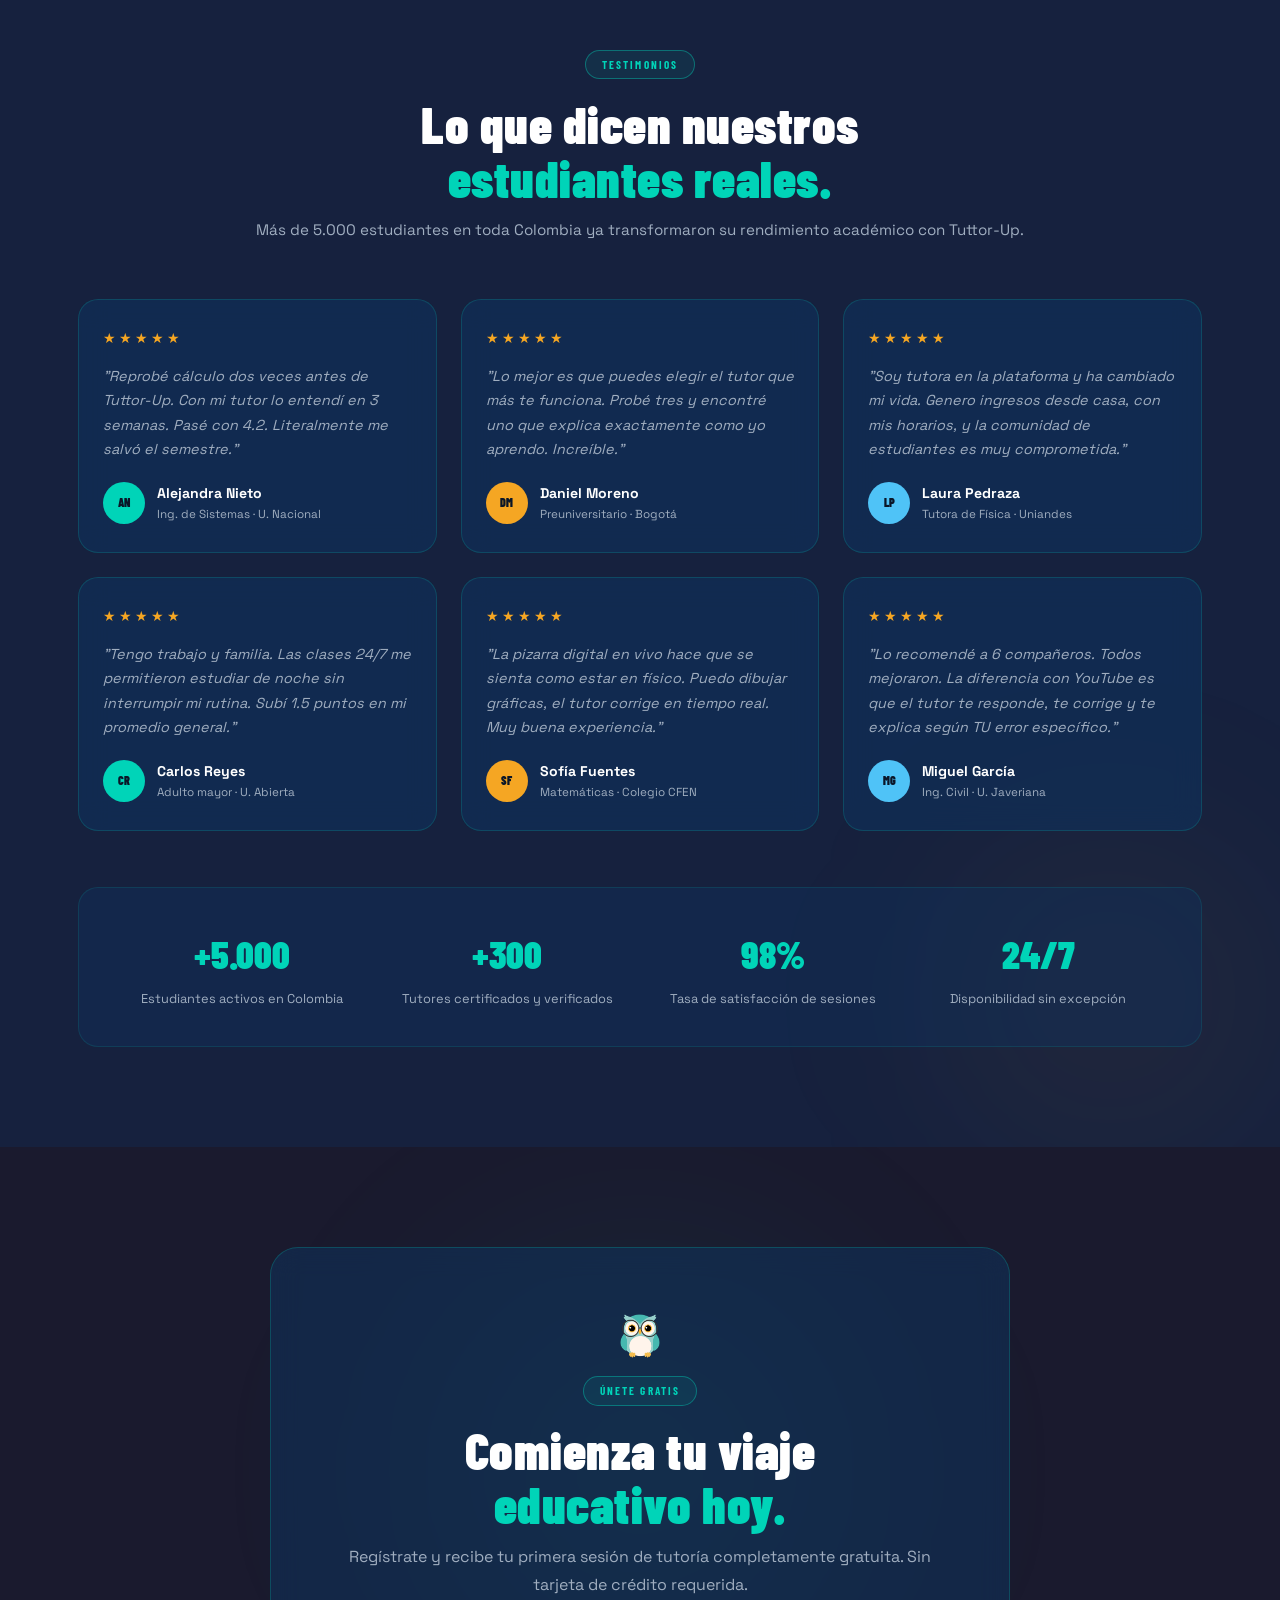
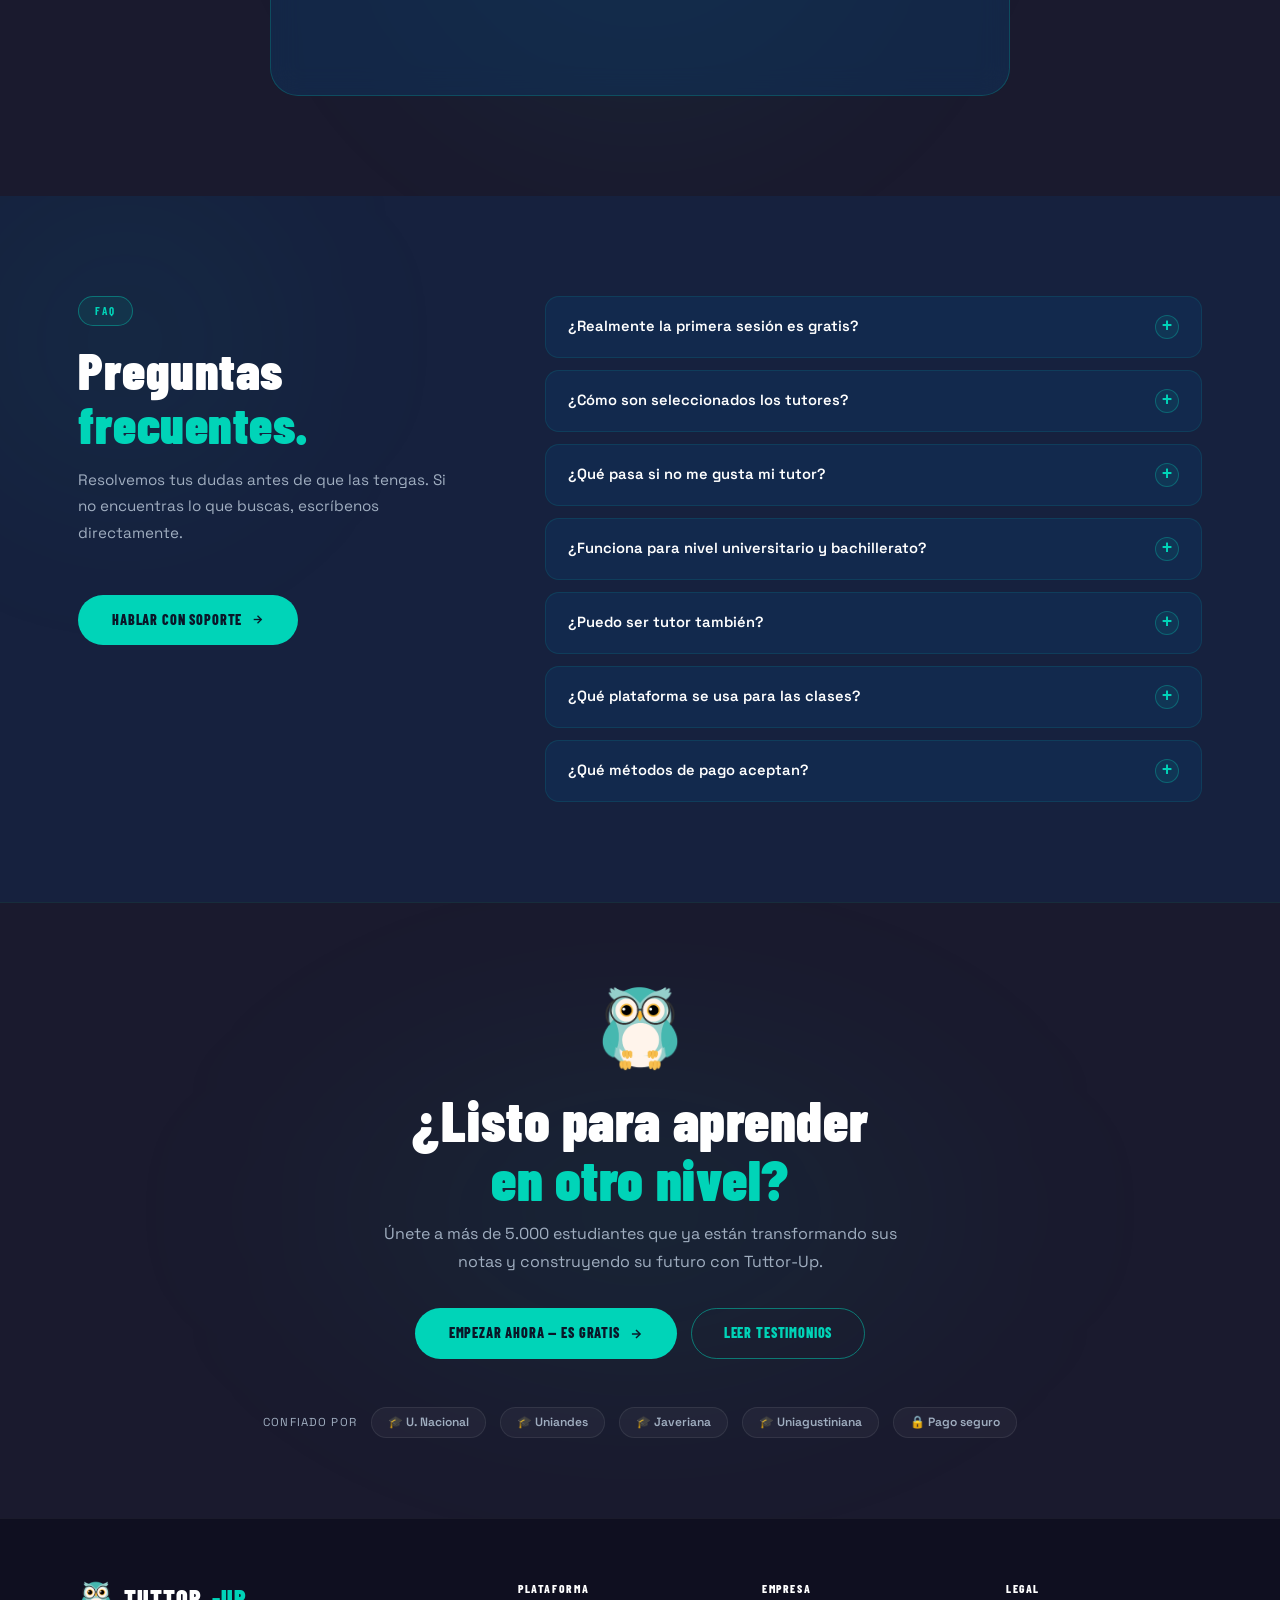
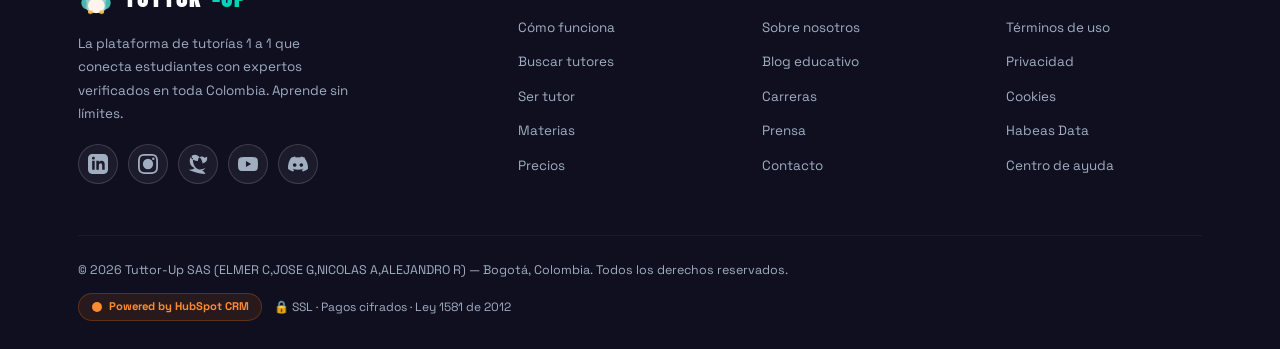
==== commit 02e57e8c: "Cambio codigo inserción" ====
--- a/index.html
+++ b/index.html
@@ -6,8 +6,9 @@
 <title>Tuttor-Up | La plataforma educativa que te eleva</title>
 <link href="https://fonts.googleapis.com/css2?family=Barlow+Condensed:wght@400;600;700;800;900&family=Space+Grotesk:wght@300;400;500;600;700&display=swap" rel="stylesheet">
 
-<!-- Se elimina el cargador global de HubSpot en <head> porque usamos el embed directo dentro del formulario -->
 <link rel="stylesheet" href="styles/styles.css">
+<!-- HubSpot forms embed script -->
+<script src="https://js.hsforms.net/forms/embed/51296735.js" defer></script>
 
 </head>
 <body>
@@ -82,7 +83,11 @@
       <div class="owl-glow-ring"></div>
       <div class="owl-glow-ring"></div>
       <div class="owl-center">
-        <div class="owl-body"></div>
+        <div class="owl-body">
+          <img src="assets/images/Buho.png" alt="Tuttor-Up"
+               style="width:110px;height:110px;object-fit:contain;
+                      filter:drop-shadow(0 0 20px rgba(0,212,184,0.4));">
+        </div>
       </div>
       <div class="fc">
         <h4>📐 Matemáticas</h4>
@@ -428,11 +433,9 @@
       <h2>Comienza tu viaje<br><span class="teal">educativo hoy.</span></h2>
       <p>Regístrate y recibe tu primera sesión de tutoría completamente gratuita. Sin tarjeta de crédito requerida.</p>
 
-      <!-- HubSpot form embed directo -->
-      <!-- Este fragmento reemplaza la integración previa de hbspt.forms.create y elimina el formulario manual de fallback -->
-      <script src="https://js.hsforms.net/forms/embed/51296735.js" defer></script>
+      <!-- HubSpot form container -->
       <div class="hs-form-frame" data-region="na1" data-form-id="98cd997f-f41b-462b-960c-1bbdf62d3bf1" data-portal-id="51296735"></div>
-      <!-- Fin del embed de HubSpot -->
+      <!-- Fin del contenedor de formulario -->
 
     </div>
   </div>
@@ -525,7 +528,10 @@
 <section id="prefooter">
   <div class="glow-blob"></div>
   <div class="wrapper pf-inner">
-    <span class="big-owl"></span>
+    <span class="big-owl">
+      <img src="assets/images/Buho.png" alt=""
+           style="width:80px;height:80px;object-fit:contain;">
+    </span>
     <h2>¿Listo para aprender<br><span class="teal">en otro nivel?</span></h2>
     <p>Únete a más de 5.000 estudiantes que ya están transformando sus notas y construyendo su futuro con Tuttor-Up.</p>
     <div class="pf-btns">
@@ -632,7 +638,7 @@
      SCRIPTS
 ════════════════════════════════════════ -->
 <script>
-/* ── HubSpot embed directo aplicado: no se usa hbspt.forms.create ni formulario manual de fallback ── */
+/* ── HubSpot embed inline: usamos hbspt.forms.create para cargar el formulario en esta página ── */
 /* ── FAQ TOGGLE ── */
 function toggleFaq(el) {
   const item = el.closest('.faq-item');
@@ -661,5 +667,7 @@
 });
 </script>
 
+<!-- Script de HubSpot se carga automáticamente con defer -->
+
 </body>
 </html>
--- a/styles/styles.css
+++ b/styles/styles.css
@@ -579,13 +579,114 @@
 .privacy-txt { font-size: 0.73rem; color: var(--gray); text-align: center; margin-top: 8px; }
 
 /* HubSpot custom overrides */
-#hbspt-cta .hs-form-field label { color: var(--gray) !important; font-family: var(--font-body) !important; font-size: 0.82rem !important; }
-#hbspt-cta .hs-input { background: rgba(26,26,46,0.8) !important; border: 1px solid rgba(0,212,184,0.2) !important; border-radius: 12px !important; color: var(--white) !important; font-family: var(--font-body) !important; padding: 13px 16px !important; }
-#hbspt-cta .hs-button { background: var(--teal) !important; color: #0a1628 !important; font-family: var(--font-disp) !important; font-weight: 800 !important; font-size: 0.9rem !important; letter-spacing: 0.06em !important; text-transform: uppercase !important; padding: 14px 36px !important; border-radius: 100px !important; border: none !important; cursor: pointer !important; margin-top: 12px !important; }
-
-/* ══════════════════════════════════════════
-   8. FAQ
-══════════════════════════════════════════ */
+#hbspt-cta,
+#hbspt-cta * {
+  box-sizing: border-box;
+}
+#hbspt-cta .hs-form-field label,
+#hbspt-cta label,
+#hbspt-cta .hs-form-field legend,
+#hbspt-cta .hs-form-field span,
+#hbspt-cta .hs-form-field p,
+#hbspt-cta .hs-form-field .hs-field-desc,
+#hbspt-cta .hs-form-field label span,
+#hbspt-cta .hs-form-field label strong,
+#hbspt-cta .hs-form-field label em,
+#hbspt-cta .hs-label,
+#hbspt-cta .hs-fieldtype-text label {
+  color: var(--gray) !important;
+  font-family: var(--font-body) !important;
+  font-size: 0.82rem !important;
+  opacity: 1 !important;
+  display: block !important;
+  margin-bottom: 6px !important;
+}
+#hbspt-cta .hs-form-field input,
+#hbspt-cta .hs-form-field textarea,
+#hbspt-cta .hs-form-field select,
+#hbspt-cta .hs-input,
+#hbspt-cta input,
+#hbspt-cta textarea,
+#hbspt-cta select,
+#hbspt-cta .hs-form-field .hs-input,
+#hbspt-cta .hs-form-field .hs-input[type="text"],
+#hbspt-cta .hs-form-field .hs-input[type="email"],
+#hbspt-cta .hs-form-field .hs-input[type="tel"],
+#hbspt-cta .hs-form-field .hs-input[type="number"] {
+  background: rgba(26,26,46,0.95) !important;
+  border: 1px solid rgba(0,212,184,0.25) !important;
+  border-radius: 12px !important;
+  color: var(--white) !important;
+  font-family: var(--font-body) !important;
+  padding: 13px 16px !important;
+}
+#hbspt-cta input::placeholder,
+#hbspt-cta textarea::placeholder,
+#hbspt-cta .hs-input::placeholder {
+  color: rgba(255,255,255,0.75) !important;
+}
+#hbspt-cta select {
+  color: var(--white) !important;
+}
+#hbspt-cta .hs-error-msgs,
+#hbspt-cta .hs-error-msgs p,
+#hbspt-cta .hs-error-msg {
+  color: #ffbaba !important;
+}
+#hbspt-cta .hs-fieldtype-text,
+#hbspt-cta .hs-fieldtype-email,
+#hbspt-cta .hs-fieldtype-phone,
+#hbspt-cta .hs-fieldtype-select,
+#hbspt-cta .hs-fieldtype-textarea {
+  display: block !important;
+}
+/* Asegurar que el texto de instrucción se ve */
+#hbspt-cta .hs-fieldtype-text .instruction,
+#hbspt-cta .hs-error-msgs {
+  color: var(--gray) !important;
+  font-size: 0.75rem !important;
+}
+#hbspt-cta .hs-button,
+#hbspt-cta input.hs-button,
+#hbspt-cta button.hs-button {
+  background: var(--teal) !important;
+  color: #0a1628 !important;
+  font-family: var(--font-disp) !important;
+  font-weight: 800 !important;
+  font-size: 0.9rem !important;
+  letter-spacing: 0.06em !important;
+  text-transform: uppercase !important;
+  padding: 14px 36px !important;
+  border-radius: 100px !important;
+  border: none !important;
+  cursor: pointer !important;
+  margin-top: 12px !important;
+}
+#hbspt-cta .hs-field-desc {
+  color: rgba(255,255,255,0.7) !important;
+}
+#hbspt-cta .hs-form-field {
+  margin-bottom: 1rem !important;
+}
+#hbspt-cta .hs-form-field input:focus,
+#hbspt-cta .hs-form-field textarea:focus,
+#hbspt-cta .hs-form-field select:focus,
+#hbspt-cta .hs-input:focus {
+  border-color: var(--teal) !important;
+  box-shadow: 0 0 12px rgba(0,212,184,0.15) !important;
+}
+
+/* Selectores adicionales para asegurar visibilidad en HubSpot */
+#hbspt-cta .hs-form-field > label,
+#hbspt-cta .hs-fieldtype-text > label,
+#hbspt-cta .hs-fieldtype-email > label,
+#hbspt-cta .hs-fieldtype-phone > label,
+#hbspt-cta .hs-fieldtype-select > label,
+#hbspt-cta .hs-fieldtype-textarea > label {
+  color: var(--gray) !important;
+  font-size: 0.82rem !important;
+}
+
 #faq { background: var(--bg-alt); }
 #faq .glow-blob { width:450px;height:450px; background:radial-gradient(circle,rgba(0,212,184,0.07) 0%,transparent 70%); top:-80px;left:-100px; }
 .faq-layout { display: grid; grid-template-columns: 1fr 1.7fr; gap: 80px; align-items: start; }
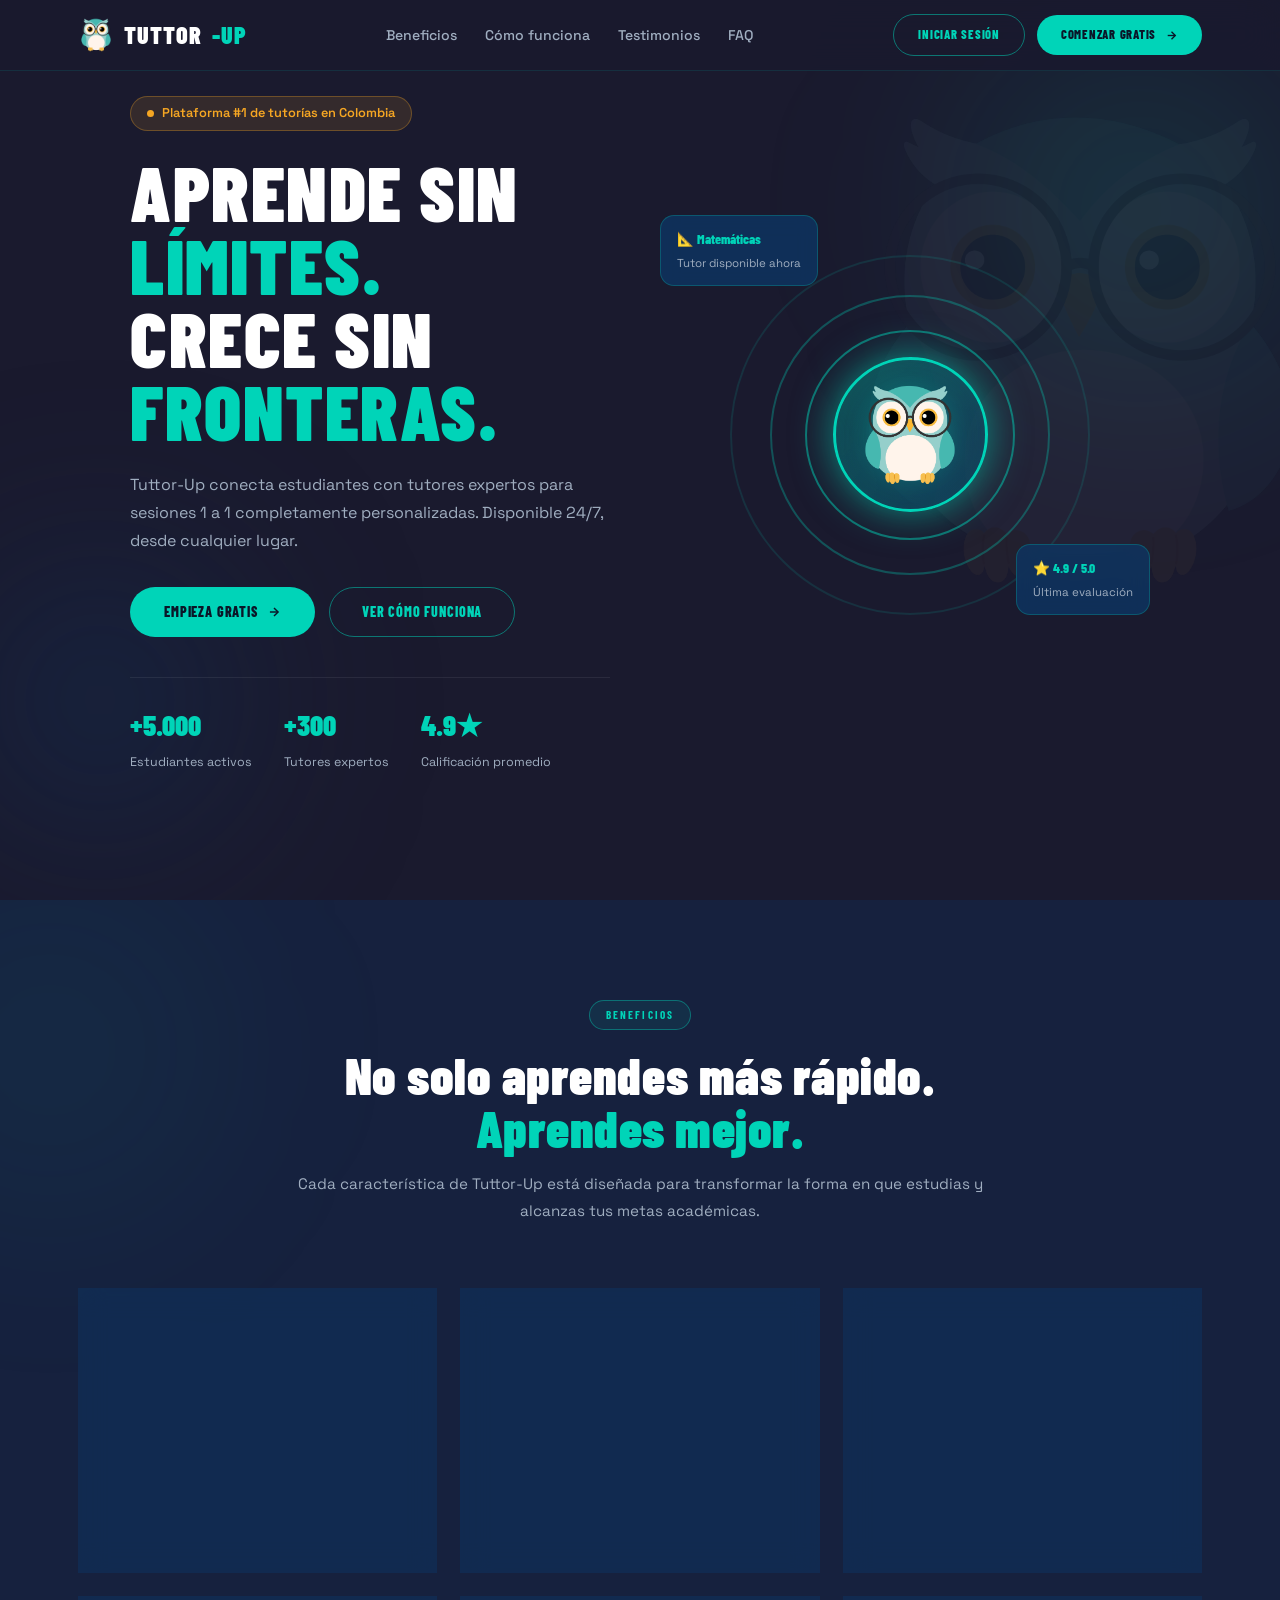
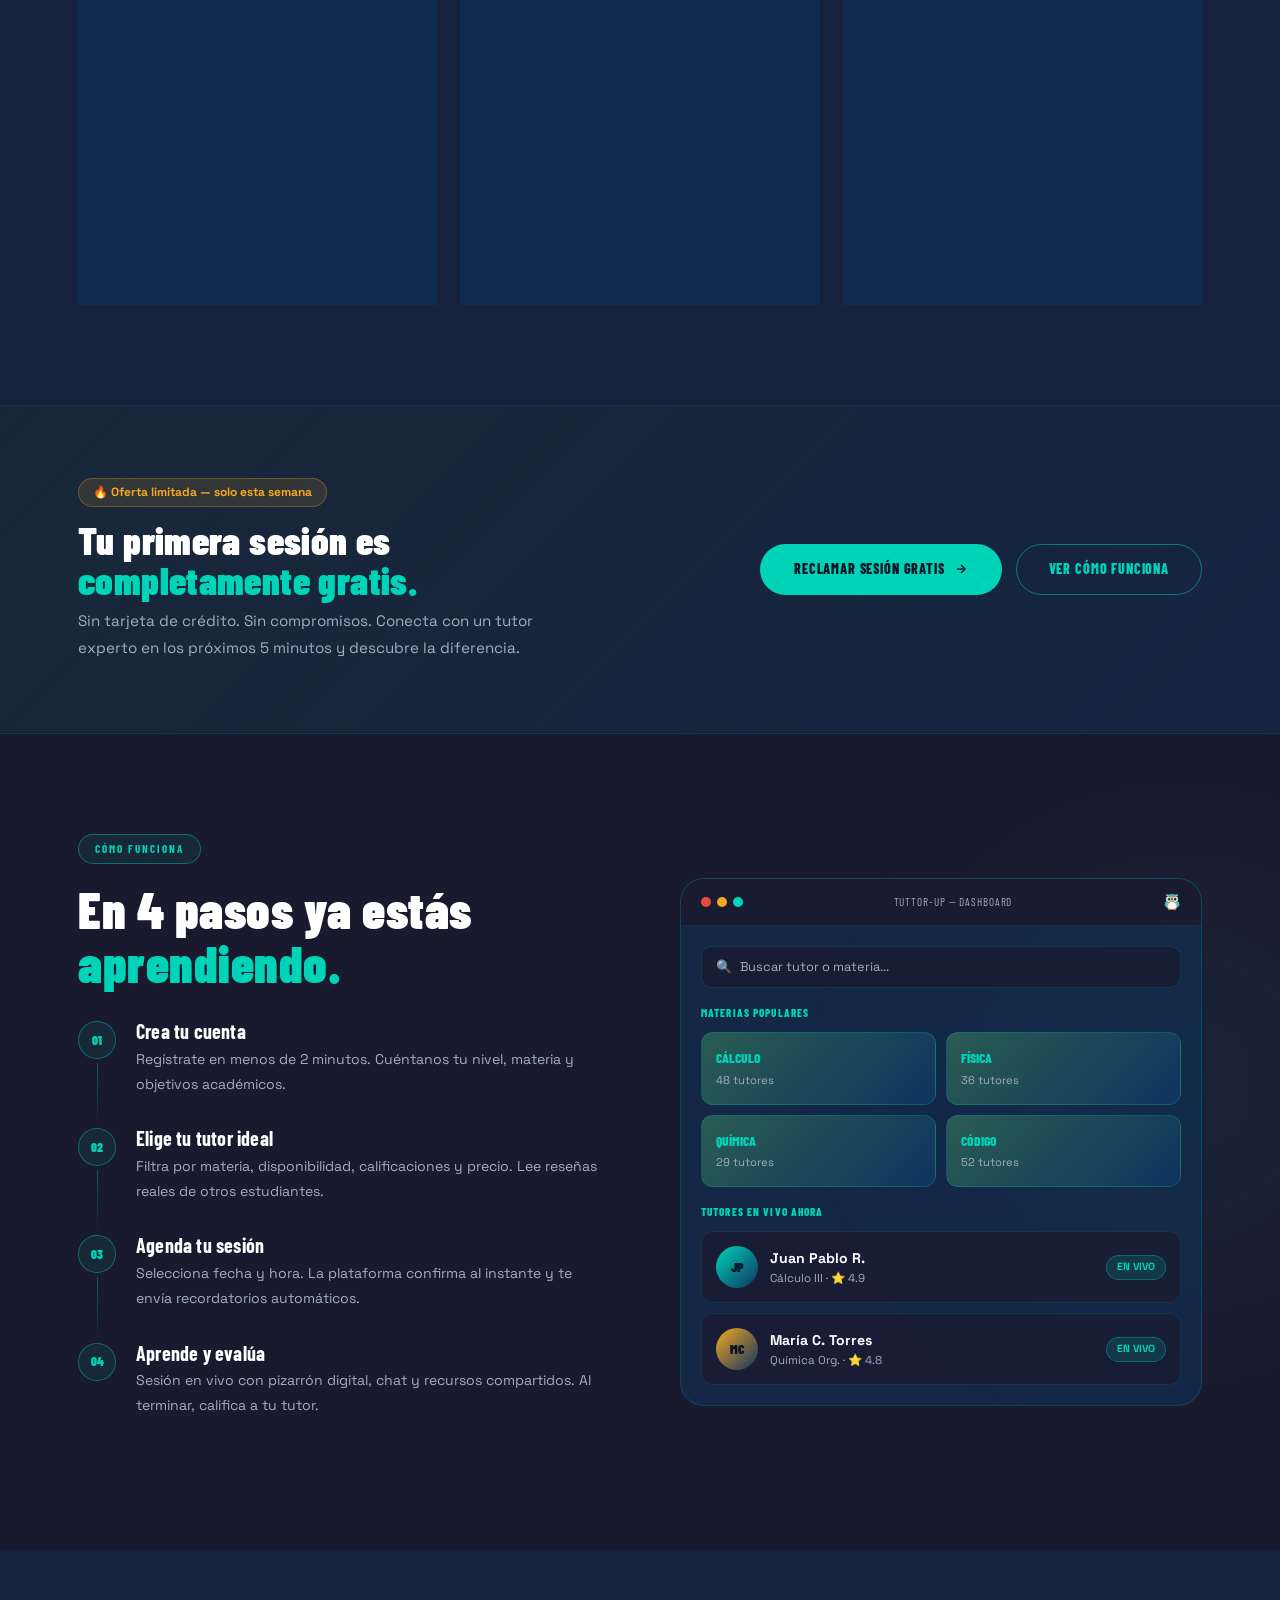
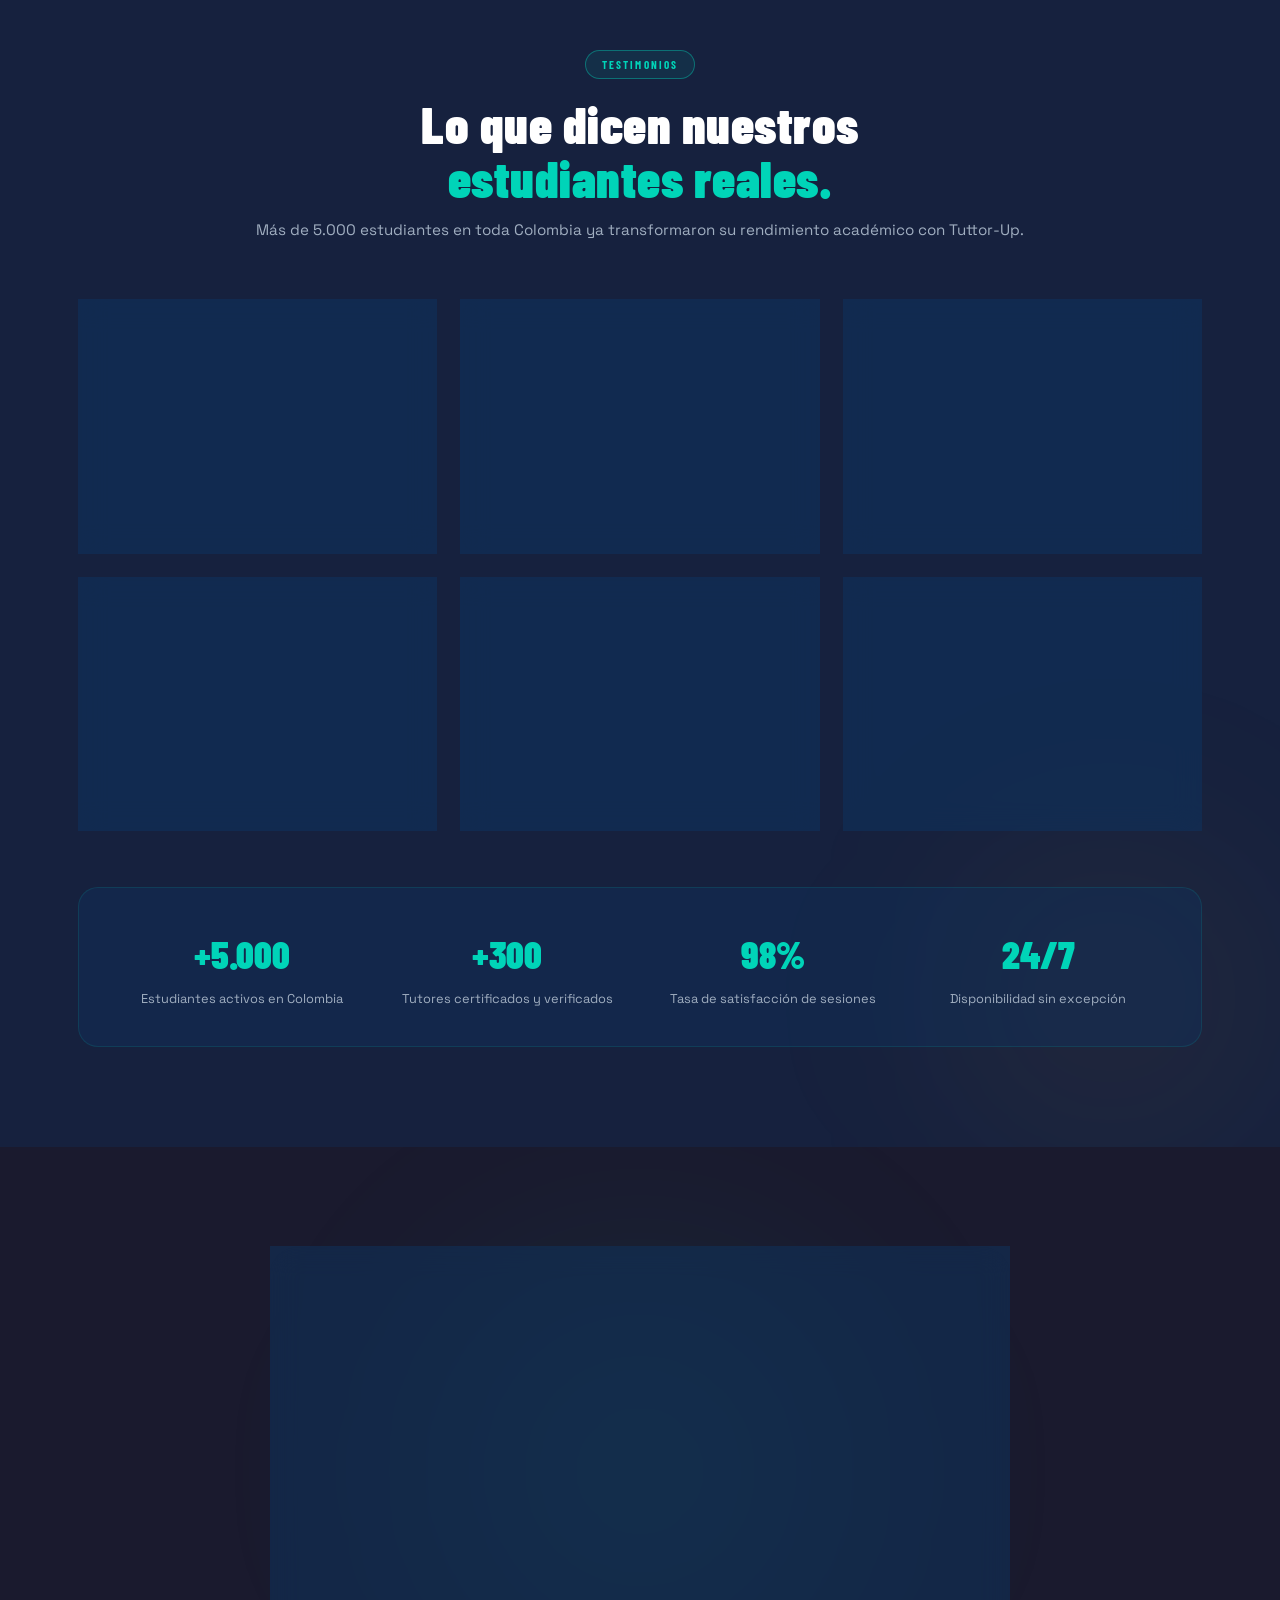
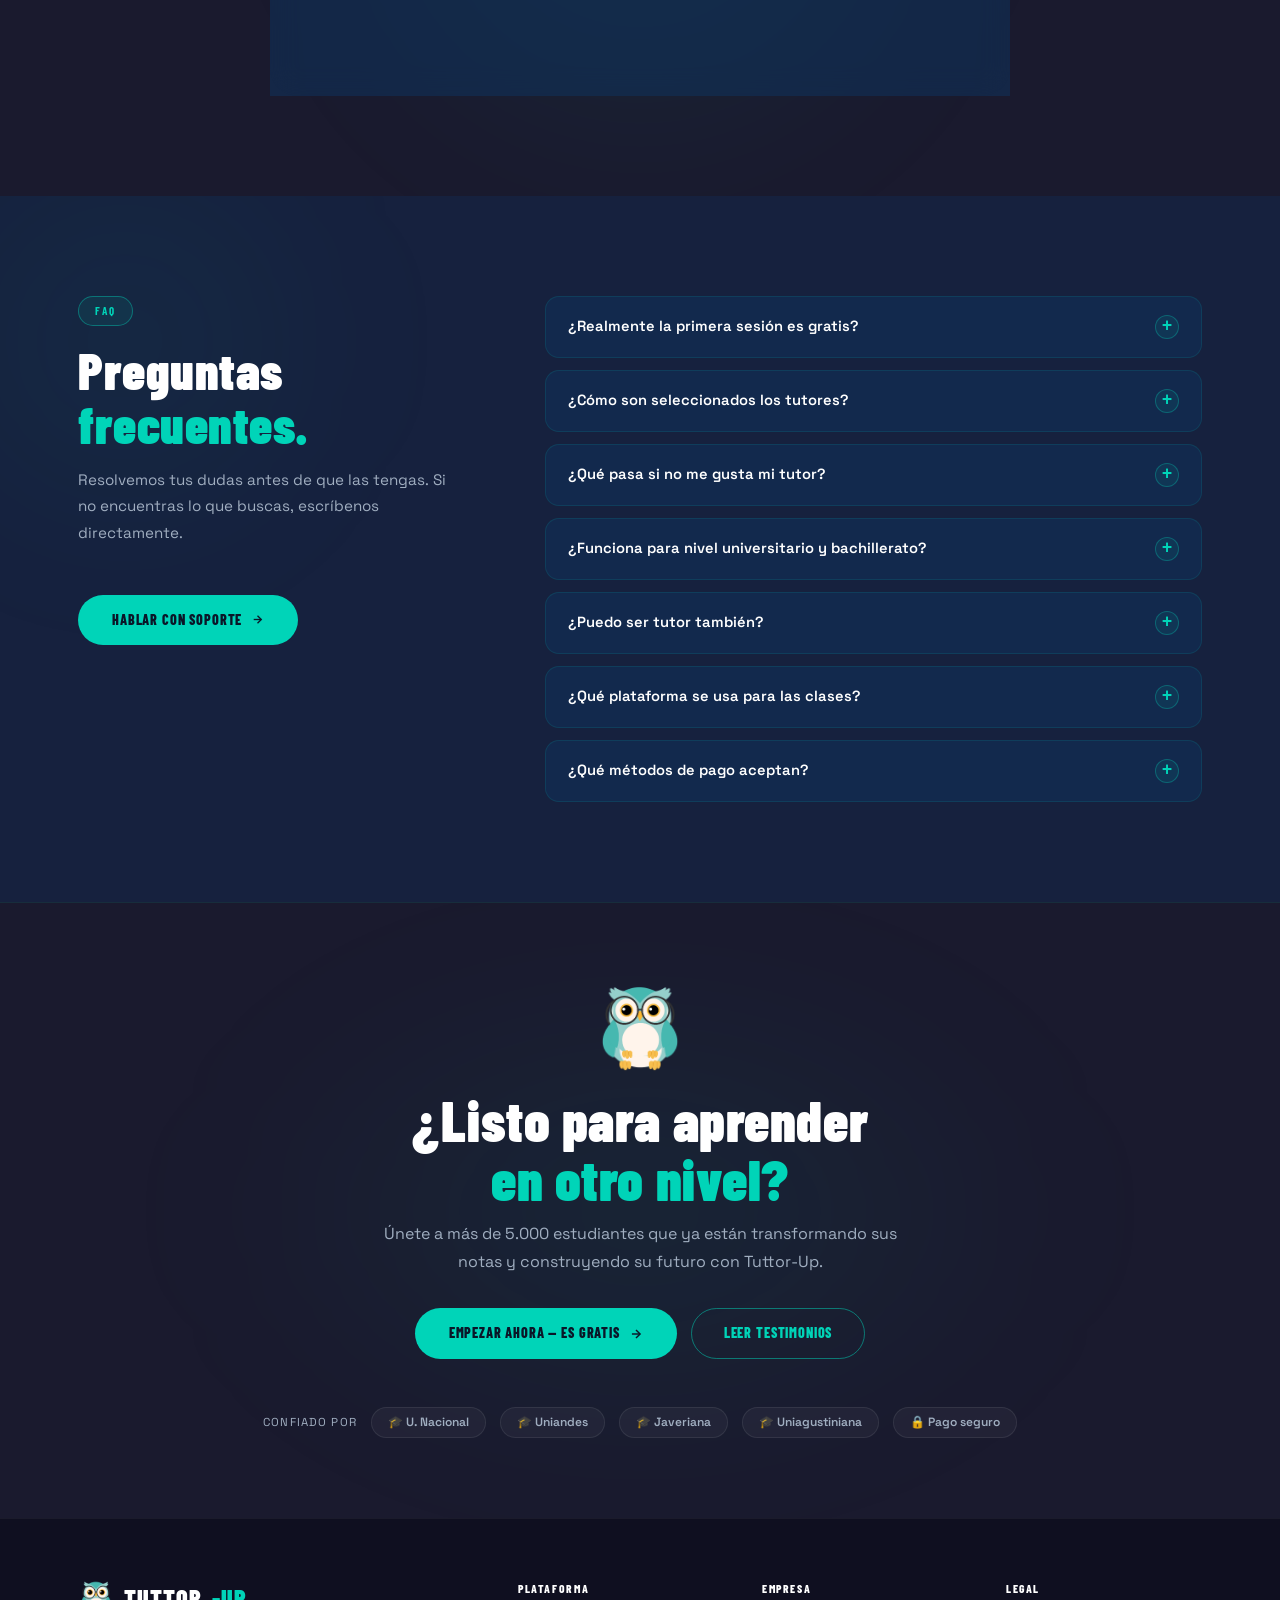
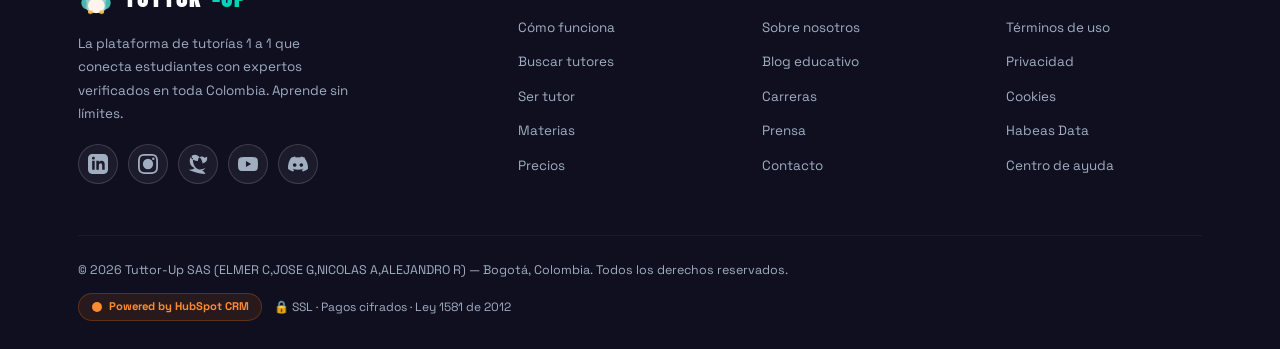
==== commit 326c3ad5: "Recrga de page" ====
--- a/index.html
+++ b/index.html
@@ -667,7 +667,99 @@
 });
 </script>
 
-<!-- Script de HubSpot se carga automáticamente con defer -->
+<!-- Script para manejar envío del formulario HubSpot -->
+<script>
+// Crear elemento de confirmación
+function mostrarConfirmacion() {
+  const confirmacion = document.createElement('div');
+  confirmacion.style.cssText = `
+    position: fixed;
+    top: 20px;
+    right: 20px;
+    background: rgba(0, 212, 184, 0.95) ;
+    color: #0a1628;
+    padding: 20px 30px;
+    border-radius: 12px;
+    font-weight: 700;
+    z-index: 9999;
+    font-family: 'Space Grotesk', sans-serif;
+    box-shadow: 0 0 30px rgba(0, 212, 184, 0.4);
+    animation: slideIn 0.5s ease;
+  `;
+  confirmacion.textContent = '✅ ¡Registro exitoso! Recargando...';
+  document.body.appendChild(confirmacion);
+  
+  // Agregar animación
+  const style = document.createElement('style');
+  style.textContent = `
+    @keyframes slideIn {
+      from { transform: translateX(400px); opacity: 0; }
+      to { transform: translateX(0); opacity: 1; }
+    }
+  `;
+  document.head.appendChild(style);
+}
+
+// Esperar a que HubSpot esté disponible (carga con defer)
+window.addEventListener('load', function() {
+  // Buscar el formulario de HubSpot y escuchar envíos
+  const observer = new MutationObserver(function(mutations) {
+    const form = document.querySelector('.hs-form');
+    if (form) {
+      // El formulario fue inyectado por HubSpot
+      console.log('✅ Formulario HubSpot cargado exitosamente');
+      
+      // Método 1: Escuchar el evento de submit
+      form.addEventListener('submit', function(e) {
+        console.log('📤 Formulario enviado a HubSpot');
+        mostrarConfirmacion();
+        
+        // Esperar 3 segundos para que se procese en HubSpot
+        setTimeout(function() {
+          window.location.reload();
+        }, 3000);
+      }, true);
+      
+      observer.disconnect();
+    }
+  });
+  
+  // Observar cambios en el contenedor del formulario
+  const formContainer = document.querySelector('.hs-form-frame');
+  if (formContainer) {
+    observer.observe(formContainer, {
+      childList: true,
+      subtree: true
+    });
+  }
+  
+  // Método 2: Escuchar evento nativo si existe
+  if (window.hbspt && window.hbspt.forms) {
+    try {
+      window.hbspt.forms.onFormSubmit(function(form) {
+        console.log('✔️ HubSpot confirmó envío del formulario');
+        mostrarConfirmacion();
+        setTimeout(function() {
+          window.location.reload();
+        }, 3000);
+      });
+    } catch(err) {
+      console.warn('No fue posible registrar callback de HubSpot:', err);
+    }
+  }
+});
+
+// Fallback para cualquier formulario
+document.addEventListener('submit', function(e) {
+  if (e.target && (e.target.classList.contains('hs-form') || e.target.closest('.hs-form-frame'))) {
+    console.log('📨 Formulario enviado (fallback handler)');
+    mostrarConfirmacion();
+    setTimeout(function() {
+      window.location.reload();
+    }, 3000);
+  }
+}, true);
+</script>
 
 </body>
 </html>
--- a/styles/styles.css
+++ b/styles/styles.css
@@ -579,21 +579,21 @@
 .privacy-txt { font-size: 0.73rem; color: var(--gray); text-align: center; margin-top: 8px; }
 
 /* HubSpot custom overrides */
-#hbspt-cta,
-#hbspt-cta * {
+.hs-form-frame,
+.hs-form-frame * {
   box-sizing: border-box;
 }
-#hbspt-cta .hs-form-field label,
-#hbspt-cta label,
-#hbspt-cta .hs-form-field legend,
-#hbspt-cta .hs-form-field span,
-#hbspt-cta .hs-form-field p,
-#hbspt-cta .hs-form-field .hs-field-desc,
-#hbspt-cta .hs-form-field label span,
-#hbspt-cta .hs-form-field label strong,
-#hbspt-cta .hs-form-field label em,
-#hbspt-cta .hs-label,
-#hbspt-cta .hs-fieldtype-text label {
+.hs-form-frame .hs-form-field label,
+.hs-form-frame label,
+.hs-form-frame .hs-form-field legend,
+.hs-form-frame .hs-form-field span,
+.hs-form-frame .hs-form-field p,
+.hs-form-frame .hs-form-field .hs-field-desc,
+.hs-form-frame .hs-form-field label span,
+.hs-form-frame .hs-form-field label strong,
+.hs-form-frame .hs-form-field label em,
+.hs-form-frame .hs-label,
+.hs-form-frame .hs-fieldtype-text label {
   color: var(--gray) !important;
   font-family: var(--font-body) !important;
   font-size: 0.82rem !important;
@@ -601,18 +601,18 @@
   display: block !important;
   margin-bottom: 6px !important;
 }
-#hbspt-cta .hs-form-field input,
-#hbspt-cta .hs-form-field textarea,
-#hbspt-cta .hs-form-field select,
-#hbspt-cta .hs-input,
-#hbspt-cta input,
-#hbspt-cta textarea,
-#hbspt-cta select,
-#hbspt-cta .hs-form-field .hs-input,
-#hbspt-cta .hs-form-field .hs-input[type="text"],
-#hbspt-cta .hs-form-field .hs-input[type="email"],
-#hbspt-cta .hs-form-field .hs-input[type="tel"],
-#hbspt-cta .hs-form-field .hs-input[type="number"] {
+.hs-form-frame .hs-form-field input,
+.hs-form-frame .hs-form-field textarea,
+.hs-form-frame .hs-form-field select,
+.hs-form-frame .hs-input,
+.hs-form-frame input,
+.hs-form-frame textarea,
+.hs-form-frame select,
+.hs-form-frame .hs-form-field .hs-input,
+.hs-form-frame .hs-form-field .hs-input[type="text"],
+.hs-form-frame .hs-form-field .hs-input[type="email"],
+.hs-form-frame .hs-form-field .hs-input[type="tel"],
+.hs-form-frame .hs-form-field .hs-input[type="number"] {
   background: rgba(26,26,46,0.95) !important;
   border: 1px solid rgba(0,212,184,0.25) !important;
   border-radius: 12px !important;
@@ -620,35 +620,35 @@
   font-family: var(--font-body) !important;
   padding: 13px 16px !important;
 }
-#hbspt-cta input::placeholder,
-#hbspt-cta textarea::placeholder,
-#hbspt-cta .hs-input::placeholder {
+.hs-form-frame input::placeholder,
+.hs-form-frame textarea::placeholder,
+.hs-form-frame .hs-input::placeholder {
   color: rgba(255,255,255,0.75) !important;
 }
-#hbspt-cta select {
+.hs-form-frame select {
   color: var(--white) !important;
 }
-#hbspt-cta .hs-error-msgs,
-#hbspt-cta .hs-error-msgs p,
-#hbspt-cta .hs-error-msg {
+.hs-form-frame .hs-error-msgs,
+.hs-form-frame .hs-error-msgs p,
+.hs-form-frame .hs-error-msg {
   color: #ffbaba !important;
 }
-#hbspt-cta .hs-fieldtype-text,
-#hbspt-cta .hs-fieldtype-email,
-#hbspt-cta .hs-fieldtype-phone,
-#hbspt-cta .hs-fieldtype-select,
-#hbspt-cta .hs-fieldtype-textarea {
+.hs-form-frame .hs-fieldtype-text,
+.hs-form-frame .hs-fieldtype-email,
+.hs-form-frame .hs-fieldtype-phone,
+.hs-form-frame .hs-fieldtype-select,
+.hs-form-frame .hs-fieldtype-textarea {
   display: block !important;
 }
 /* Asegurar que el texto de instrucción se ve */
-#hbspt-cta .hs-fieldtype-text .instruction,
-#hbspt-cta .hs-error-msgs {
+.hs-form-frame .hs-fieldtype-text .instruction,
+.hs-form-frame .hs-error-msgs {
   color: var(--gray) !important;
   font-size: 0.75rem !important;
 }
-#hbspt-cta .hs-button,
-#hbspt-cta input.hs-button,
-#hbspt-cta button.hs-button {
+.hs-form-frame .hs-button,
+.hs-form-frame input.hs-button,
+.hs-form-frame button.hs-button {
   background: var(--teal) !important;
   color: #0a1628 !important;
   font-family: var(--font-disp) !important;
@@ -662,27 +662,27 @@
   cursor: pointer !important;
   margin-top: 12px !important;
 }
-#hbspt-cta .hs-field-desc {
+.hs-form-frame .hs-field-desc {
   color: rgba(255,255,255,0.7) !important;
 }
-#hbspt-cta .hs-form-field {
+.hs-form-frame .hs-form-field {
   margin-bottom: 1rem !important;
 }
-#hbspt-cta .hs-form-field input:focus,
-#hbspt-cta .hs-form-field textarea:focus,
-#hbspt-cta .hs-form-field select:focus,
-#hbspt-cta .hs-input:focus {
+.hs-form-frame .hs-form-field input:focus,
+.hs-form-frame .hs-form-field textarea:focus,
+.hs-form-frame .hs-form-field select:focus,
+.hs-form-frame .hs-input:focus {
   border-color: var(--teal) !important;
   box-shadow: 0 0 12px rgba(0,212,184,0.15) !important;
 }
 
 /* Selectores adicionales para asegurar visibilidad en HubSpot */
-#hbspt-cta .hs-form-field > label,
-#hbspt-cta .hs-fieldtype-text > label,
-#hbspt-cta .hs-fieldtype-email > label,
-#hbspt-cta .hs-fieldtype-phone > label,
-#hbspt-cta .hs-fieldtype-select > label,
-#hbspt-cta .hs-fieldtype-textarea > label {
+.hs-form-frame .hs-form-field > label,
+.hs-form-frame .hs-fieldtype-text > label,
+.hs-form-frame .hs-fieldtype-email > label,
+.hs-form-frame .hs-fieldtype-phone > label,
+.hs-form-frame .hs-fieldtype-select > label,
+.hs-form-frame .hs-fieldtype-textarea > label {
   color: var(--gray) !important;
   font-size: 0.82rem !important;
 }
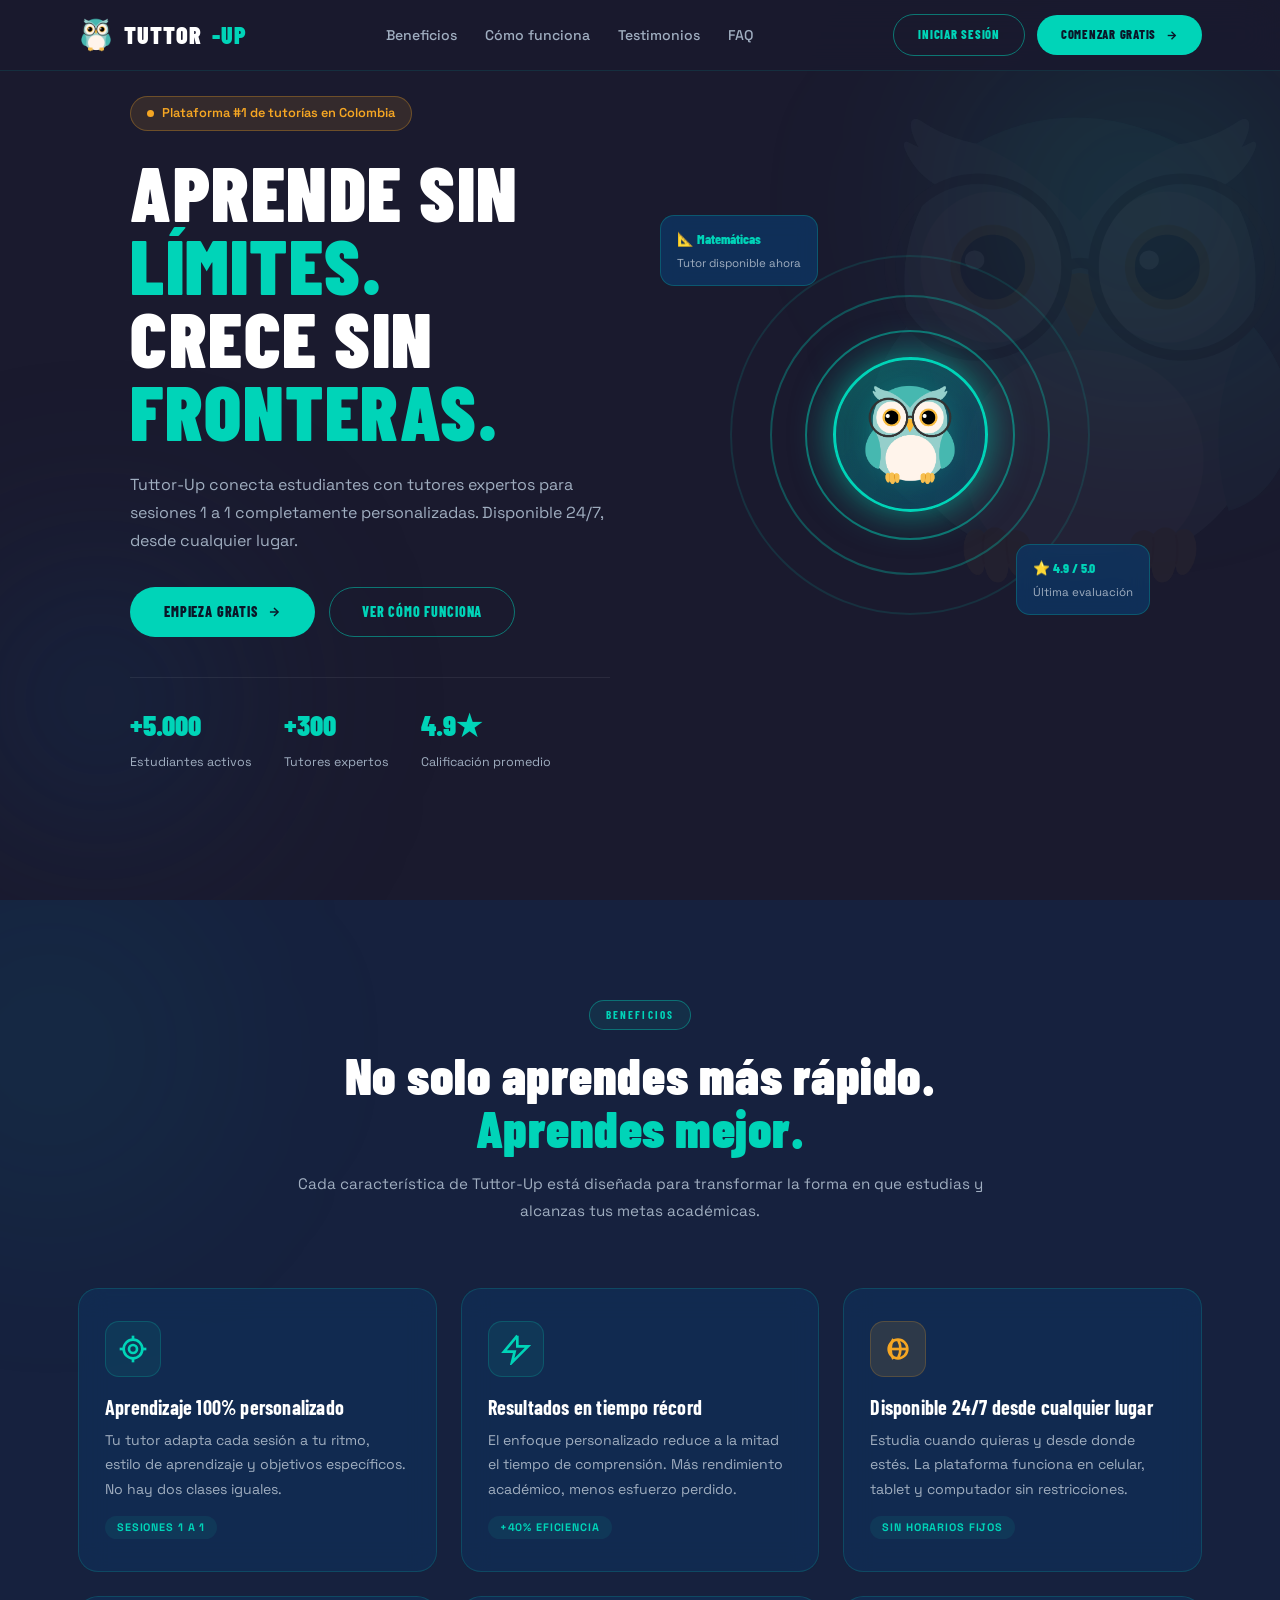
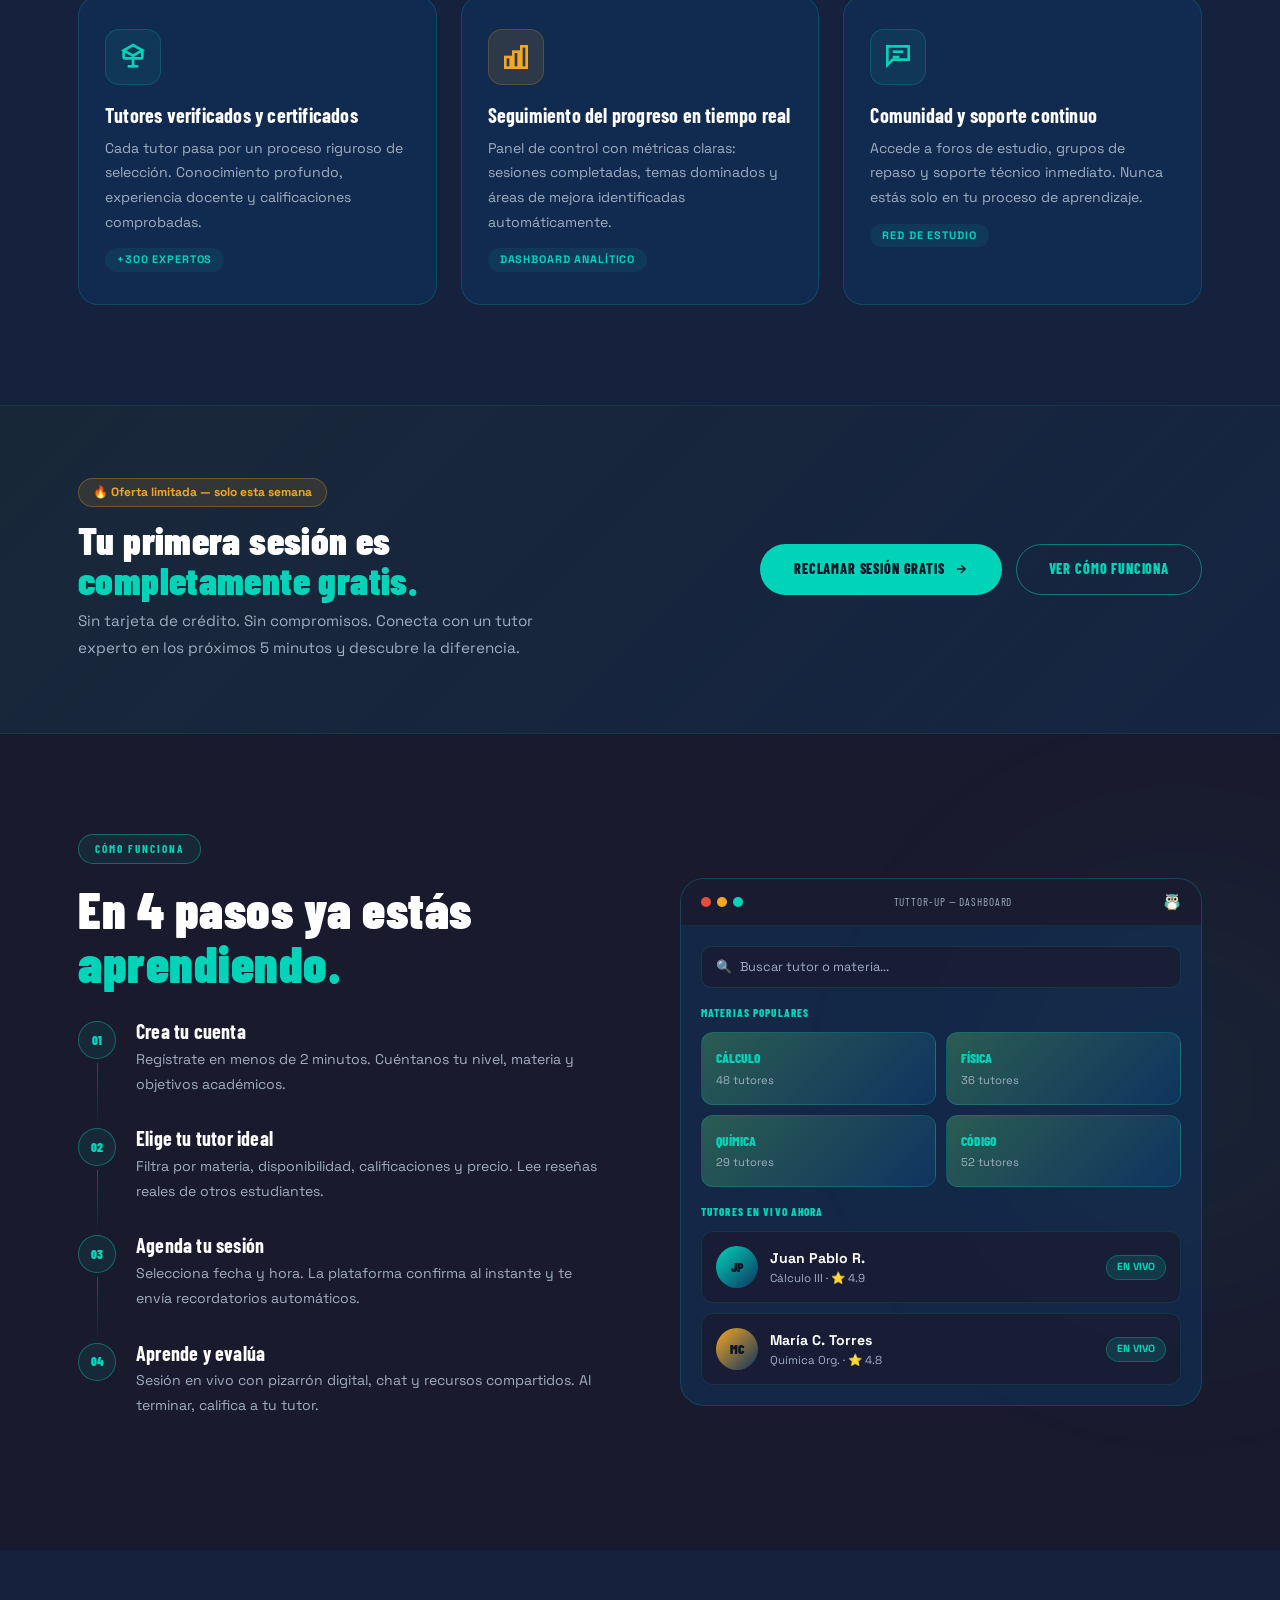
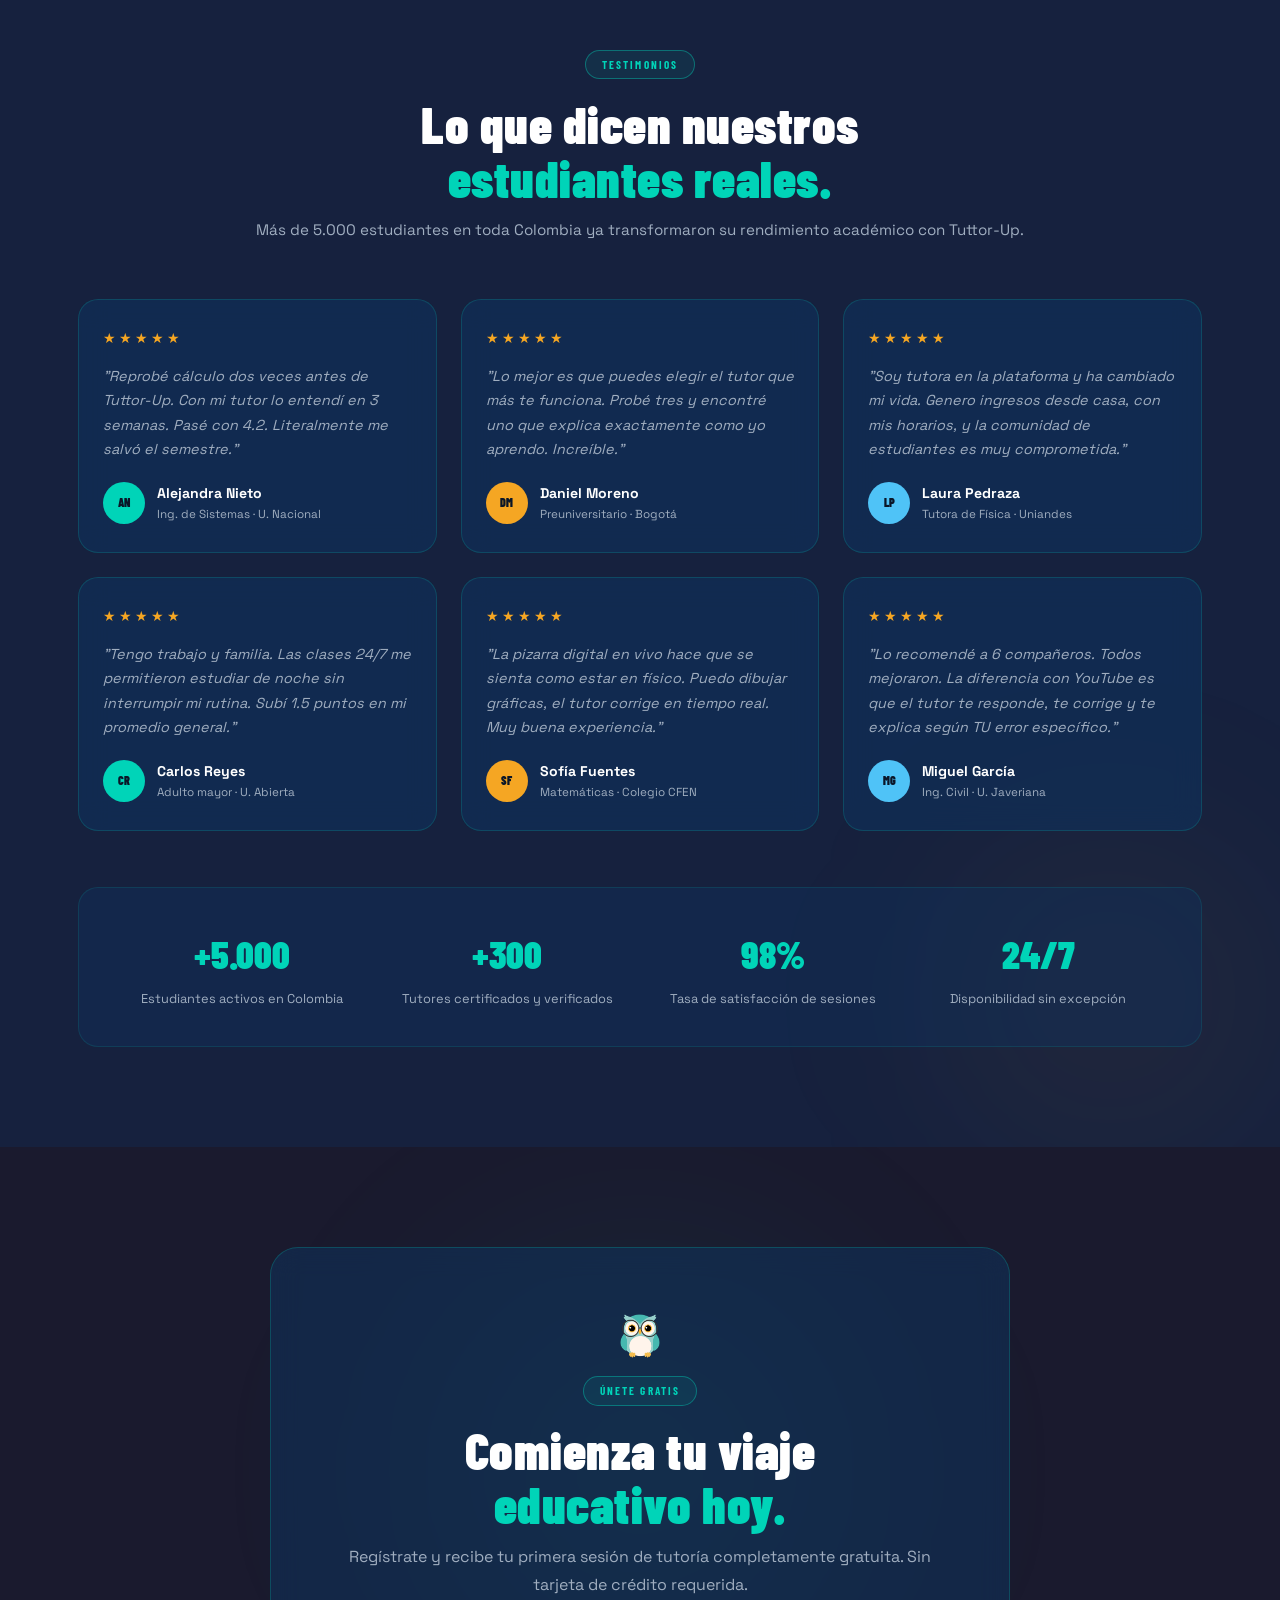
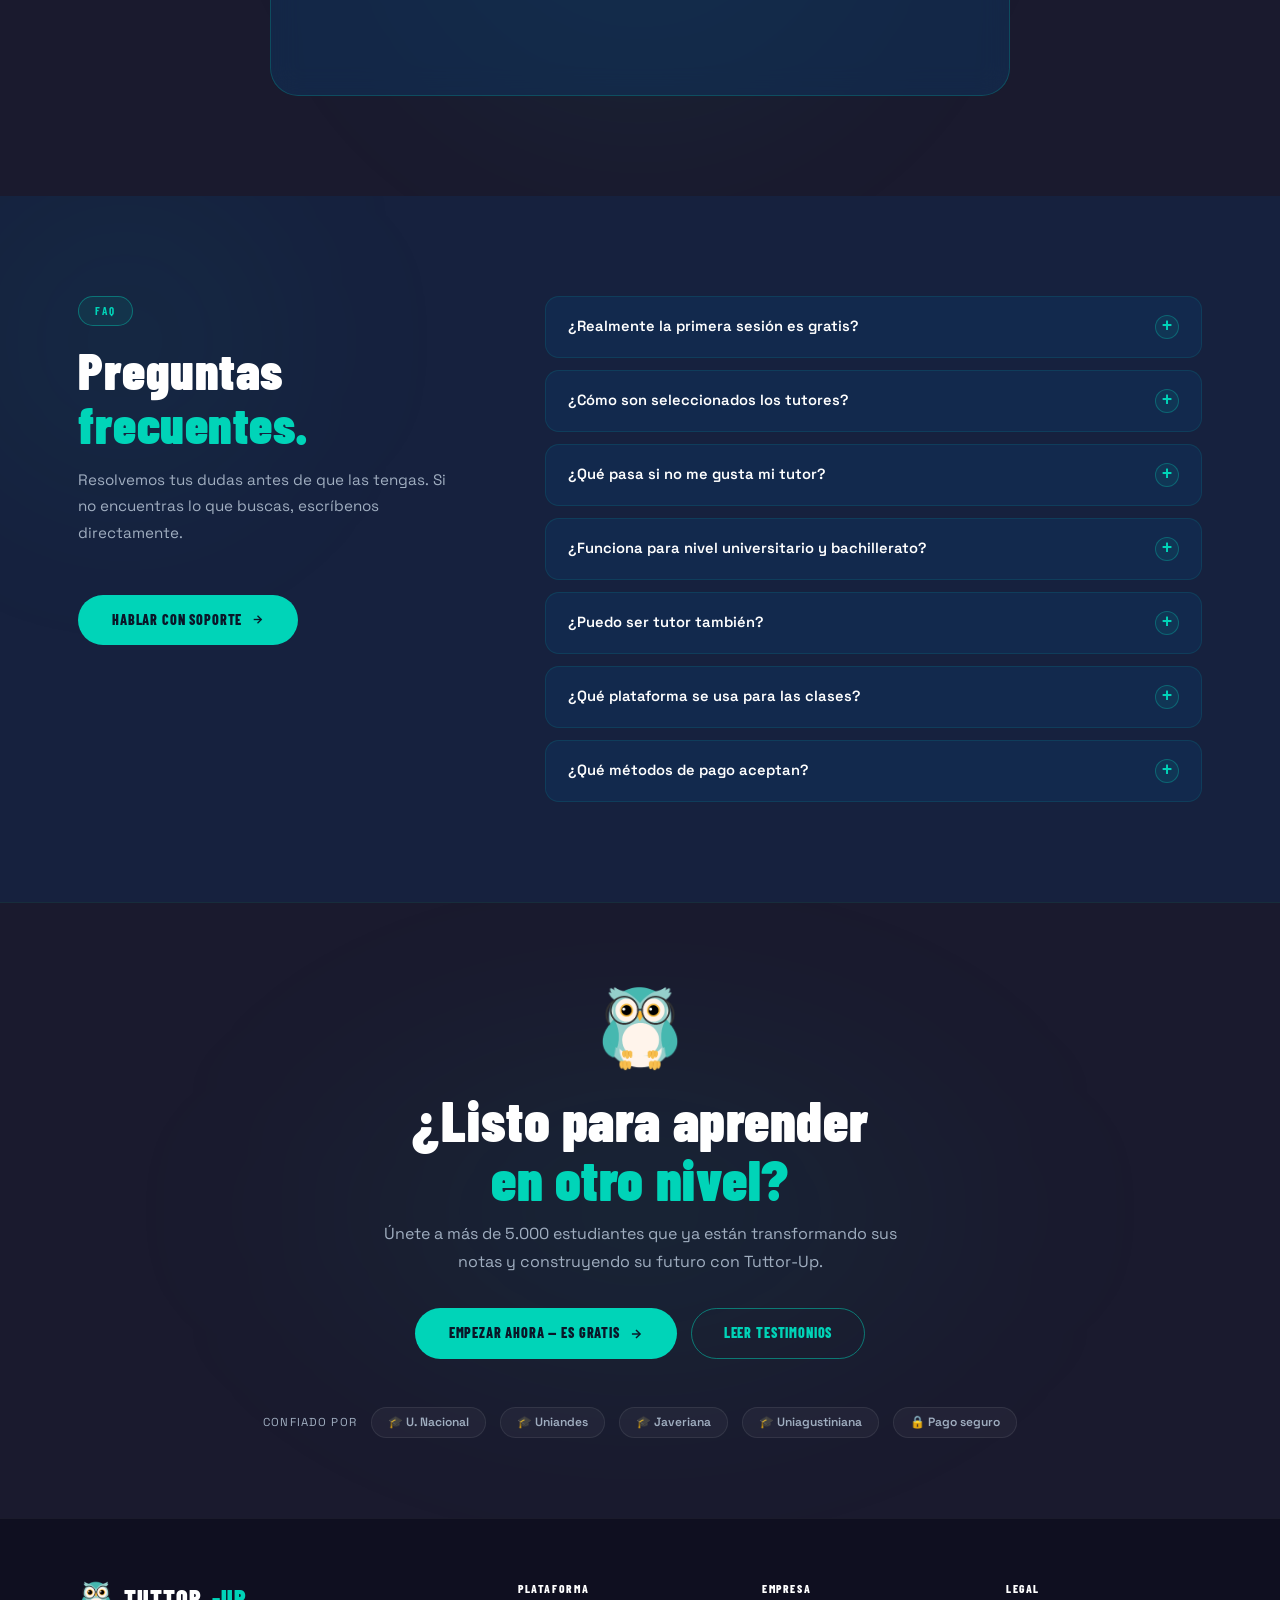
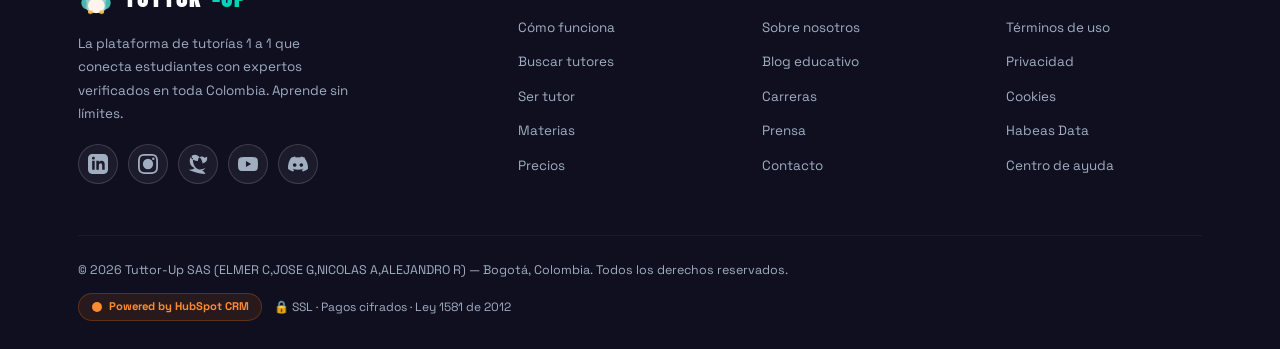
==== commit 0e523bda: "Ajuste de Pading y @query" ====
--- a/index.html
+++ b/index.html
@@ -22,6 +22,11 @@
       <img src="assets/images/Buho.png" alt="Tuttor-Up" class="nav-logo-img">
       TUTTOR<span>-UP</span>
     </a>
+
+    <button class="nav-toggle" type="button" aria-label="Abrir menú" aria-expanded="false">
+      <span></span>
+    </button>
+
     <ul class="nav-links">
       <li><a href="#beneficios">Beneficios</a></li>
       <li><a href="#producto">Cómo funciona</a></li>
@@ -440,8 +445,17 @@
     </div>
   </div>
 </section>
-
-
+<script>
+  const navToggle = document.querySelector('.nav-toggle');
+  const headerEl = document.querySelector('header');
+  if (navToggle && headerEl) {
+    navToggle.addEventListener('click', () => {
+      const expanded = navToggle.getAttribute('aria-expanded') === 'true';
+      navToggle.setAttribute('aria-expanded', String(!expanded));
+      headerEl.classList.toggle('nav-open');
+    });
+  }
+</script>
 <!-- ════════════════════════════════════════
      8. FAQ — MANEJO DE OBJECIONES
 ════════════════════════════════════════ -->
--- a/styles/styles.css
+++ b/styles/styles.css
@@ -198,6 +198,48 @@
   font-size: 0.78rem;
 }
 
+.nav-toggle {
+  display: none;
+  align-items: center;
+  justify-content: center;
+  width: 44px;
+  height: 44px;
+  border: 1px solid rgba(255, 255, 255, 0.12);
+  border-radius: 14px;
+  background: rgba(255, 255, 255, 0.04);
+  color: var(--white);
+  cursor: pointer;
+  transition: transform 0.2s ease, border-color 0.2s ease;
+}
+
+.nav-toggle:hover { transform: scale(1.02); border-color: rgba(0, 212, 184, 0.35); }
+
+.nav-toggle span {
+  position: relative;
+  display: inline-block;
+  width: 22px;
+  height: 2px;
+  background: currentColor;
+  transition: transform 0.25s ease;
+}
+
+.nav-toggle span::before,
+.nav-toggle span::after {
+  content: '';
+  position: absolute;
+  width: 100%;
+  height: 100%;
+  background: currentColor;
+  transition: transform 0.25s ease, opacity 0.25s ease;
+}
+
+.nav-toggle span::before { top: -7px; }
+.nav-toggle span::after { bottom: -7px; }
+
+header.nav-open .nav-toggle span { transform: rotate(45deg); }
+header.nav-open .nav-toggle span::before { transform: rotate(90deg); top: 0; }
+header.nav-open .nav-toggle span::after { opacity: 0; }
+
 /* ══════════════════════════════════════════
    2. HERO SECTION
 ══════════════════════════════════════════ */
@@ -833,14 +875,29 @@
   .foot-grid { grid-template-columns: 1fr 1fr; gap: 32px; }
 }
 @media(max-width:768px){
+  nav { flex-wrap: nowrap; align-items: center; padding: 14px 20px; height: auto; position: relative; }
   .hero-grid, .prod-grid, .faq-layout { grid-template-columns: 1fr; }
-  .hero-visual { display: none; }
+  .hero-visual { display: flex; margin-top: 32px; height: auto; min-height: 420px; }
+  .owl-center { transform: scale(0.85); }
+  .owl-body { width: 130px; height: 130px; font-size: 4rem; }
+  .owl-glow-ring:nth-child(1) { width: 170px; height: 170px; }
+  .owl-glow-ring:nth-child(2) { width: 230px; height: 230px; }
+  .owl-glow-ring:nth-child(3) { width: 300px; height: 300px; }
   .ben-grid, .test-grid { grid-template-columns: 1fr; }
   .cta1-inner { flex-direction: column; }
   .cta2-box { padding: 36px 24px; }
   .form-row-2 { grid-template-columns: 1fr; }
   .metrics-bar { grid-template-columns: repeat(2,1fr); padding: 28px 24px; }
   .foot-grid { grid-template-columns: 1fr; }
-  .nav-links { display: none; }
-  header .nav-actions .btn-outline { display: none; }
-}
+  .nav-toggle { display: inline-flex; position: absolute; top: 14px; right: 20px; margin-left: 0; z-index: 105; }
+  .nav-links { display: none; width: 100%; }
+  .nav-links li { width: 100%; }
+  .nav-links a { display: block; padding: 12px 10px; }
+  .nav-actions { display: none; width: 100%; justify-content: space-between; margin-top: 12px; }
+  .nav-actions .btn-teal { width: auto; }
+  .nav-actions .btn-outline { display: none; }
+  header.nav-open .nav-links { display: flex; flex-direction: column; gap: 14px; margin-top: 12px; padding: 16px 0 12px; border-bottom: 1px solid rgba(255,255,255,0.08); }
+  header.nav-open .nav-actions { display: flex; width: 100%; flex-direction: column; gap: 12px; margin-top: 14px; padding: 0; }
+  header.nav-open .nav-actions .btn-teal { width: 100%; }
+  header.nav-open .nav-actions .btn-outline { display: inline-flex; }
+}
